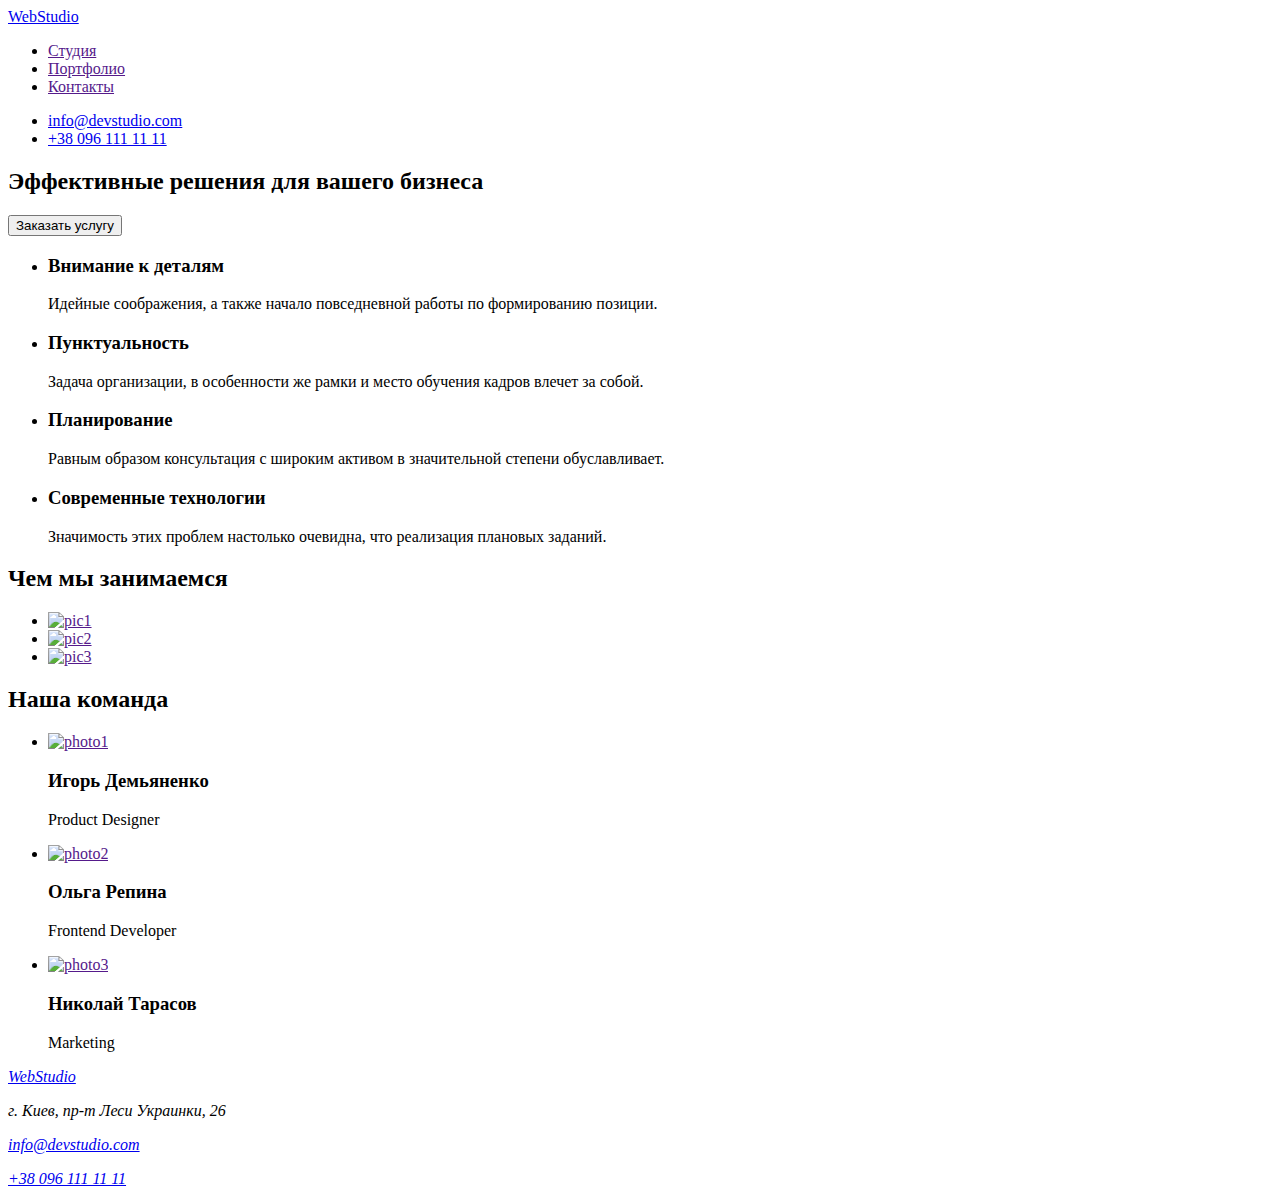
==== index.html @ de4329e5 "Добавляет адрес" ====
<!DOCTYPE html>
<html lang="ru">
  <head>
    <meta charset="UTF-8" />
    <meta http-equiv="X-UA-Compatible" content="IE=edge" />
    <meta name="viewport" content="width=device-width, initial-scale=1.0" />
    <title>Document</title>
  </head>
  <body>
    <!-- Шапка -->
    <header>
      <nav>
        <a href="/">WebStudio</a>

        <ul>
          <li><a href="">Студия</a></li>
          <li><a href="">Портфолио</a></li>
          <li><a href="">Контакты</a></li>
        </ul>
      </nav>

      <ul>
        <li lang="en"><a href="mailto:info@devstudio.com">info@devstudio.com</a></li>
        <li><a href="tel:+380961111111">+38 096 111 11 11</a></li>
      </ul>
    </header>

    <main>
      <!-- Герой -->
      <section>
        <h2>Эффективные решения для вашего бизнеса</h2>
        <button type="button">Заказать услугу</button>
      </section>

      <!-- Особенности -->
      <section>
        <ul>
          <li>
            <h3>Внимание к деталям</h3>
            <p>Идейные соображения, а также начало повседневной работы по формированию позиции.</p>
          </li>
          <li>
            <h3>Пунктуальность</h3>
            <p>
              Задача организации, в особенности же рамки и место обучения кадров влечет за собой.
            </p>
          </li>
          <li>
            <h3>Планирование</h3>
            <p>
              Равным образом консультация с широким активом в значительной степени обуславливает.
            </p>
          </li>
          <li>
            <h3>Современные технологии</h3>
            <p>Значимость этих проблем настолько очевидна, что реализация плановых заданий.</p>
          </li>
        </ul>
      </section>

      <!-- Чем мы занимаемся -->
      <section>
        <h2>Чем мы занимаемся</h2>
        <ul>
          <li>
            <a href=""><img src="./images/pic1.jpg" alt="pic1" width="370" /></a>
          </li>
          <li>
            <a href=""><img src="./images/pic2.jpg" alt="pic2" width="370" /></a>
          </li>
          <li>
            <a href=""><img src="./images/pic3.jpg" alt="pic3" width="370" /></a>
          </li>
        </ul>
      </section>

      <!-- Наша команда -->
      <section>
        <h2>Наша команда</h2>
        <ul>
          <li>
            <a href=""><img src="./images/ihor.jpg" alt="photo1" width="270" /></a>
            <h3>Игорь Демьяненко</h3>
            <p lang="en">Product Designer</p>
          </li>
          <li>
            <a href=""><img src="./images/olha.jpg" alt="photo2" width="270" /></a>
            <h3>Ольга Репина</h3>
            <p lang="en">Frontend Developer</p>
          </li>
          <li>
            <a href=""><img src="./images/nikolay.jpg" alt="photo3" width="270" /></a>
            <h3>Николай Тарасов</h3>
            <p lang="en">Marketing</p>
          </li>
        </ul>
      </section>
    </main>

    <!-- Подвал -->
    <footer>
      <address>
        <a href="/">WebStudio</a>
        <p>г. Киев, пр-т Леси Украинки, 26</p>
        <p><a href="mailto:info@devstudio.com">info@devstudio.com</a></p>
        <p><a href="tel:+380961111111">+38 096 111 11 11</a></p>
      </address>
    </footer>
  </body>
</html>
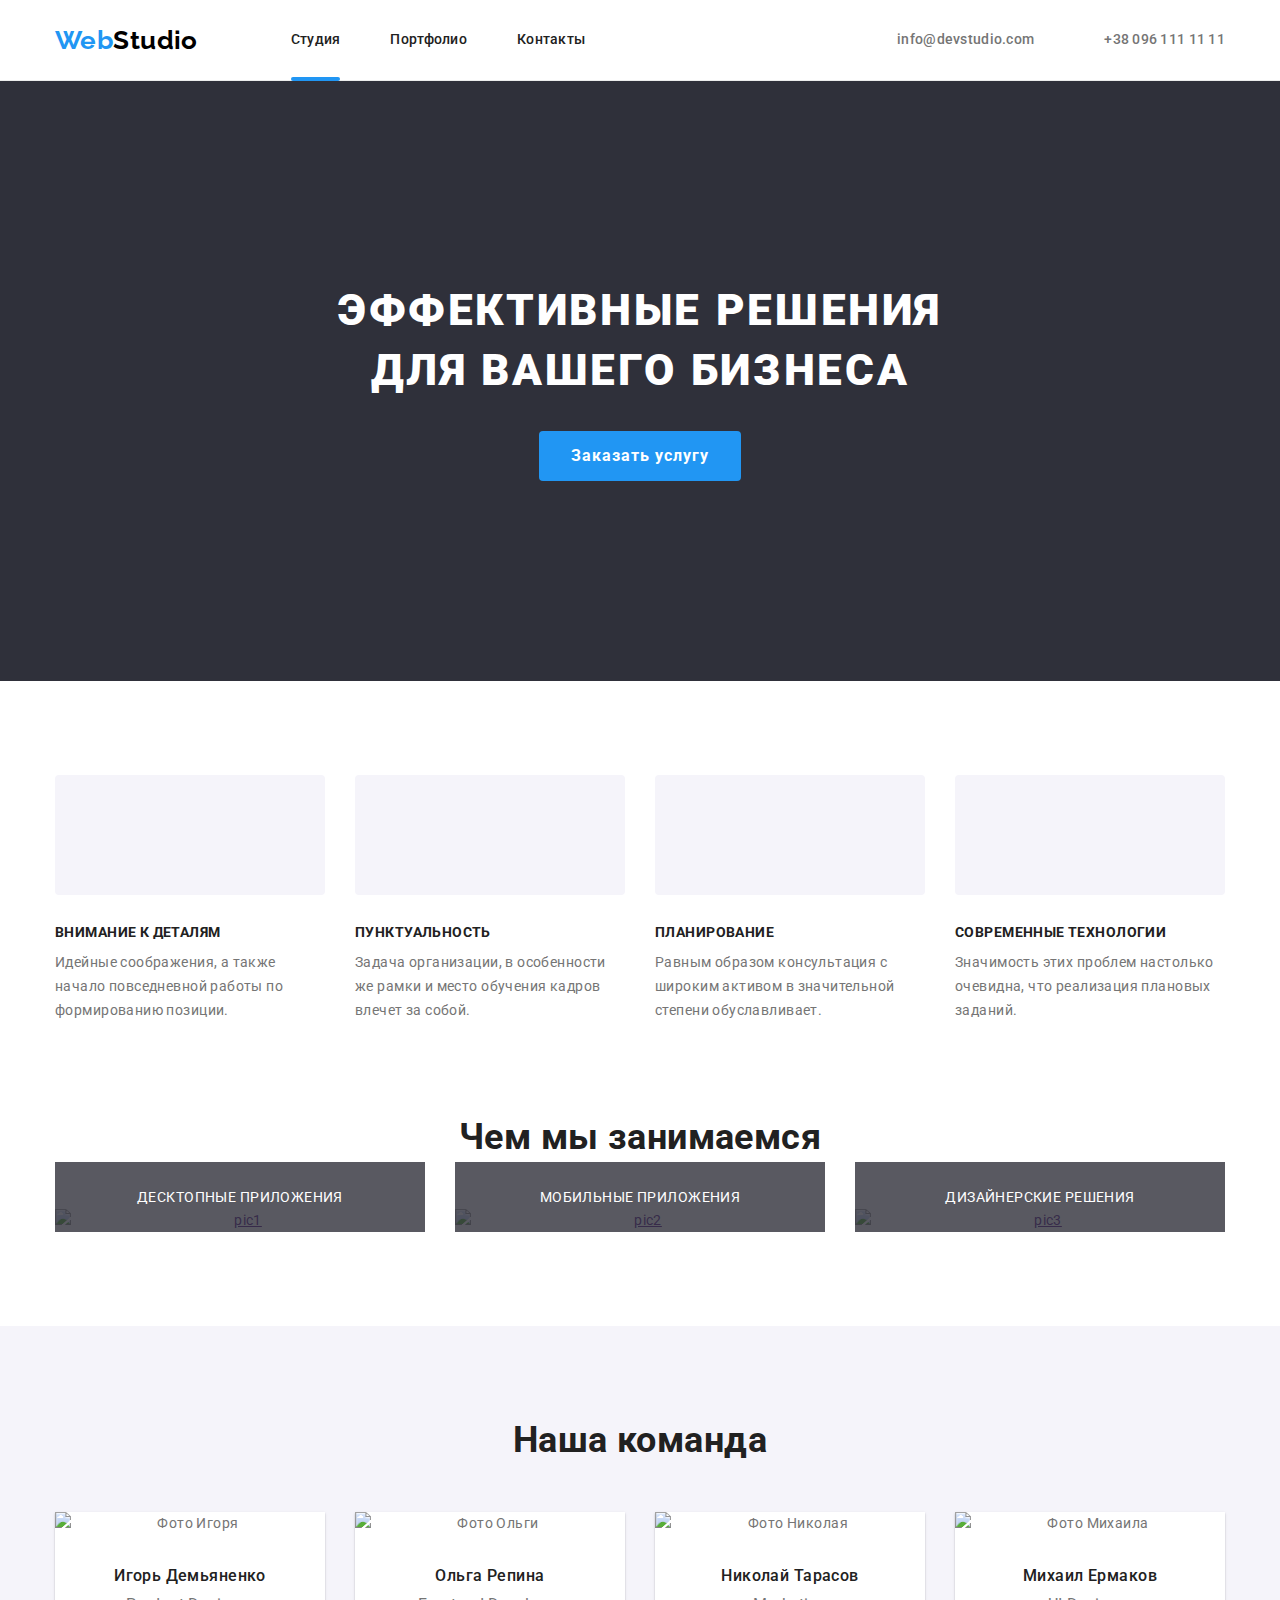
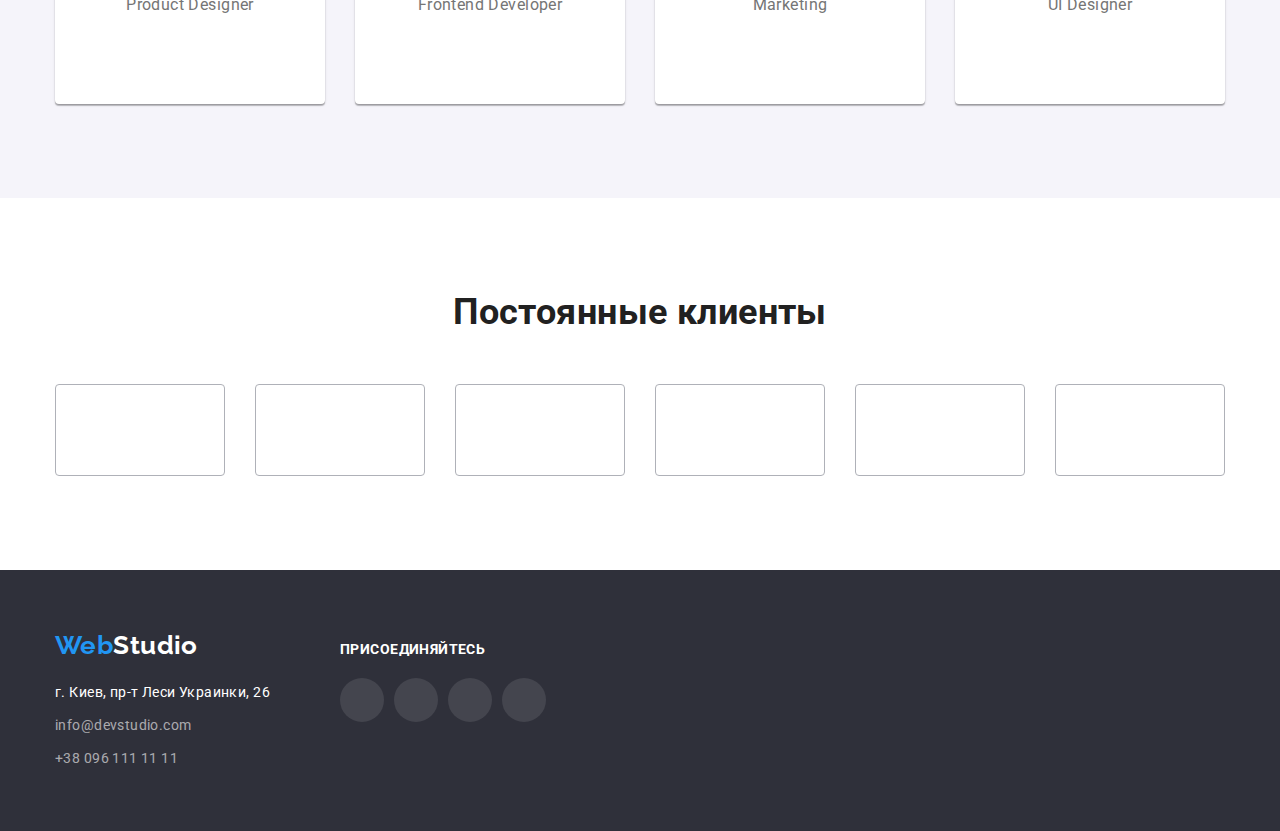
==== commit 50a78cef: "Добавляет текст поверх изображения" ====
--- a/index.html
+++ b/index.html
@@ -5,106 +5,461 @@
     <meta http-equiv="X-UA-Compatible" content="IE=edge" />
     <meta name="viewport" content="width=device-width, initial-scale=1.0" />
     <title>Document</title>
+    <link
+      href="https://fonts.googleapis.com/css2?family=Raleway:wght@700&family=Roboto:wght@400;500;700;900&display=swap"
+      rel="stylesheet"
+    />
+    <link
+      rel="stylesheet"
+      href="https://cdnjs.cloudflare.com/ajax/libs/modern-normalize/1.1.0/modern-normalize.min.css"
+    />
+    <link rel="stylesheet" href="./css/styles.css" />
   </head>
   <body>
     <!-- Шапка -->
-    <header>
-      <nav>
-        <a href="/">WebStudio</a>
-
-        <ul>
-          <li><a href="">Студия</a></li>
-          <li><a href="">Портфолио</a></li>
-          <li><a href="">Контакты</a></li>
+    <header class="header-border">
+      <div class="container main-header">
+        <nav class="main-nav">
+          <a href="./index.html" class="logo link"
+            >Web<span class="second-part">Studio</span>
+          </a>
+
+          <ul class="site-nav list">
+            <li class="item">
+              <a href="./index.html" class="link active-page">Студия</a>
+            </li>
+            <li class="item">
+              <a href="./portfolio.html" class="link">Портфолио</a>
+            </li>
+            <li class="item"><a href="" class="link">Контакты</a></li>
+          </ul>
+        </nav>
+        <ul class="contact list">
+          <li class="item" lang="en">
+            <a href="mailto:info@devstudio.com" class="link"
+              ><svg class="contact-icon" width="16" height="12">
+                <use href="./images/sprite.svg#icon-envelope"></use>
+              </svg>
+              info@devstudio.com</a
+            >
+          </li>
+          <li class="item">
+            <a href="tel:+380961111111" class="link"
+              ><svg class="contact-icon" width="10" height="16">
+                <use href="./images/sprite.svg#icon-smartphone"></use>
+              </svg>
+              +38 096 111 11 11</a
+            >
+          </li>
         </ul>
-      </nav>
-
-      <ul>
-        <li lang="en"><a href="mailto:info@devstudio.com">info@devstudio.com</a></li>
-        <li><a href="tel:+380961111111">+38 096 111 11 11</a></li>
-      </ul>
+      </div>
     </header>
 
     <main>
       <!-- Герой -->
-      <section>
-        <h2>Эффективные решения для вашего бизнеса</h2>
-        <button type="button">Заказать услугу</button>
+      <section class="section hero">
+        <div class="container">
+          <h1 class="hero-title">Эффективные решения для вашего бизнеса</h1>
+          <button type="button" class="hero-btn button" data-modal-open>
+            Заказать услугу
+          </button>
+        </div>
       </section>
 
       <!-- Особенности -->
-      <section>
-        <ul>
-          <li>
-            <h3>Внимание к деталям</h3>
-            <p>Идейные соображения, а также начало повседневной работы по формированию позиции.</p>
-          </li>
-          <li>
-            <h3>Пунктуальность</h3>
-            <p>
-              Задача организации, в особенности же рамки и место обучения кадров влечет за собой.
-            </p>
-          </li>
-          <li>
-            <h3>Планирование</h3>
-            <p>
-              Равным образом консультация с широким активом в значительной степени обуславливает.
-            </p>
-          </li>
-          <li>
-            <h3>Современные технологии</h3>
-            <p>Значимость этих проблем настолько очевидна, что реализация плановых заданий.</p>
-          </li>
-        </ul>
+      <section class="section feature">
+        <div class="container">
+          <ul class="feature-list list">
+            <li class="item">
+              <div class="feature-icons">
+                <svg class="icon-antenna">
+                  <use href="./images/sprite.svg#icon-antenna"></use>
+                </svg>
+              </div>
+              <h3 class="feature-title">Внимание к деталям</h3>
+              <p>
+                Идейные соображения, а также начало повседневной работы по
+                формированию позиции.
+              </p>
+            </li>
+            <li class="item">
+              <div class="feature-icons">
+                <svg class="icon-clock">
+                  <use href="./images/sprite.svg#icon-clock"></use>
+                </svg>
+              </div>
+              <h3 class="feature-title">Пунктуальность</h3>
+              <p>
+                Задача организации, в особенности же рамки и место обучения
+                кадров влечет за собой.
+              </p>
+            </li>
+            <li class="item">
+              <div class="feature-icons">
+                <svg class="icon-diagram">
+                  <use href="./images/sprite.svg#icon-diagram"></use>
+                </svg>
+              </div>
+              <h3 class="feature-title">Планирование</h3>
+              <p>
+                Равным образом консультация с широким активом в значительной
+                степени обуславливает.
+              </p>
+            </li>
+            <li class="item">
+              <div class="feature-icons">
+                <svg class="icon-astronaut">
+                  <use href="./images/sprite.svg#icon-astronaut"></use>
+                </svg>
+              </div>
+              <h3 class="feature-title">Современные технологии</h3>
+              <p>
+                Значимость этих проблем настолько очевидна, что реализация
+                плановых заданий.
+              </p>
+            </li>
+          </ul>
+        </div>
       </section>
 
       <!-- Чем мы занимаемся -->
-      <section>
-        <h2>Чем мы занимаемся</h2>
-        <ul>
-          <li>
-            <a href=""><img src="./images/pic1.jpg" alt="pic1" width="370" /></a>
-          </li>
-          <li>
-            <a href=""><img src="./images/pic2.jpg" alt="pic2" width="370" /></a>
-          </li>
-          <li>
-            <a href=""><img src="./images/pic3.jpg" alt="pic3" width="370" /></a>
-          </li>
-        </ul>
+      <section class="section">
+        <div class="container">
+          <h2 class="speciality-title">Чем мы занимаемся</h2>
+          <ul class="list speciality-list">
+            <li class="item">
+              <div class="speciality-thumb">
+                <a href=""
+                  ><img
+                    class="img-block"
+                    src="./images/pic1.jpg"
+                    alt="pic1"
+                    width="370"
+                /></a>
+                <div class="speciality-text">Десктопные приложения</div>
+              </div>
+            </li>
+
+            <li class="item">
+              <div class="speciality-thumb">
+                <a href=""
+                  ><img
+                    class="img-block"
+                    src="./images/pic2.jpg"
+                    alt="pic2"
+                    width="370"
+                /></a>
+                <div class="speciality-text">Мобильные приложения</div>
+              </div>
+            </li>
+            <li class="item">
+              <div class="speciality-thumb">
+                <a href=""
+                  ><img
+                    class="img-block"
+                    src="./images/pic3.jpg"
+                    alt="pic3"
+                    width="370"
+                /></a>
+                <div class="speciality-text">Дизайнерские решения</div>
+              </div>
+            </li>
+          </ul>
+        </div>
       </section>
 
       <!-- Наша команда -->
-      <section>
-        <h2>Наша команда</h2>
-        <ul>
-          <li>
-            <a href=""><img src="./images/ihor.jpg" alt="photo1" width="270" /></a>
-            <h3>Игорь Демьяненко</h3>
-            <p lang="en">Product Designer</p>
-          </li>
-          <li>
-            <a href=""><img src="./images/olha.jpg" alt="photo2" width="270" /></a>
-            <h3>Ольга Репина</h3>
-            <p lang="en">Frontend Developer</p>
-          </li>
-          <li>
-            <a href=""><img src="./images/nikolay.jpg" alt="photo3" width="270" /></a>
-            <h3>Николай Тарасов</h3>
-            <p lang="en">Marketing</p>
-          </li>
-        </ul>
+      <section class="section team">
+        <div class="container">
+          <h2 class="team-title">Наша команда</h2>
+          <ul class="list team-list">
+            <li class="team-item">
+              <img
+                class="img-block"
+                src="./images/ihor.jpg"
+                alt="Фото Игоря"
+                width="270"
+              />
+              <div class="team-wrapper">
+                <h3 class="staff-name">Игорь Демьяненко</h3>
+                <p lang="en" class="position">Product Designer</p>
+                <ul class="list social-net">
+                  <li class="social-web">
+                    <a href="" class="link">
+                      <svg class="icon-instagram icon-color">
+                        <use href="./images/sprite.svg#icon-instagram"></use>
+                      </svg>
+                    </a>
+                  </li>
+                  <li class="social-web">
+                    <a href="" class="link">
+                      <svg class="icon-twitter icon-color">
+                        <use href="./images/sprite.svg#icon-twitter"></use>
+                      </svg>
+                    </a>
+                  </li>
+                  <li class="social-web">
+                    <a href="" class="link">
+                      <svg class="icon-facebook icon-color">
+                        <use href="./images/sprite.svg#icon-facebook"></use>
+                      </svg>
+                    </a>
+                  </li>
+                  <li class="social-web">
+                    <a href="" class="link">
+                      <svg class="icon-linkedin icon-color">
+                        <use href="./images/sprite.svg#icon-linkedin"></use>
+                      </svg>
+                    </a>
+                  </li>
+                </ul>
+              </div>
+            </li>
+            <li class="team-item">
+              <img
+                class="img-block"
+                src="./images/olha.jpg"
+                alt="Фото Ольги"
+                width="270"
+              />
+              <div class="team-wrapper">
+                <h3 class="staff-name">Ольга Репина</h3>
+                <p lang="en" class="position">Frontend Developer</p>
+                <ul class="list social-net">
+                  <li class="social-web">
+                    <a href="" class="link">
+                      <svg class="icon-instagram icon-color">
+                        <use href="./images/sprite.svg#icon-instagram"></use>
+                      </svg>
+                    </a>
+                  </li>
+                  <li class="social-web">
+                    <a href="" class="link">
+                      <svg class="icon-twitter icon-color">
+                        <use href="./images/sprite.svg#icon-twitter"></use>
+                      </svg>
+                    </a>
+                  </li>
+                  <li class="social-web">
+                    <a href="" class="link">
+                      <svg class="icon-facebook icon-color">
+                        <use href="./images/sprite.svg#icon-facebook"></use>
+                      </svg>
+                    </a>
+                  </li>
+                  <li class="social-web">
+                    <a href="" class="link">
+                      <svg class="icon-linkedin icon-color">
+                        <use href="./images/sprite.svg#icon-linkedin"></use>
+                      </svg>
+                    </a>
+                  </li>
+                </ul>
+              </div>
+            </li>
+            <li class="team-item">
+              <img
+                class="img-block"
+                src="./images/nikolay.jpg"
+                alt="Фото Николая"
+                width="270"
+              />
+              <div class="team-wrapper">
+                <h3 class="staff-name">Николай Тарасов</h3>
+                <p lang="en" class="position">Marketing</p>
+                <ul class="list social-net">
+                  <li class="social-web">
+                    <a href="" class="link">
+                      <svg class="icon-instagram icon-color">
+                        <use href="./images/sprite.svg#icon-instagram"></use>
+                      </svg>
+                    </a>
+                  </li>
+                  <li class="social-web">
+                    <a href="" class="link">
+                      <svg class="icon-twitter icon-color">
+                        <use href="./images/sprite.svg#icon-twitter"></use>
+                      </svg>
+                    </a>
+                  </li>
+                  <li class="social-web">
+                    <a href="" class="link">
+                      <svg class="icon-facebook icon-color">
+                        <use href="./images/sprite.svg#icon-facebook"></use>
+                      </svg>
+                    </a>
+                  </li>
+                  <li class="social-web">
+                    <a href="" class="link">
+                      <svg class="icon-linkedin icon-color">
+                        <use href="./images/sprite.svg#icon-linkedin"></use>
+                      </svg>
+                    </a>
+                  </li>
+                </ul>
+              </div>
+            </li>
+            <li class="team-item">
+              <img
+                class="img-block"
+                src="./images/mikhail.jpg"
+                alt="Фото Михаила"
+                width="270"
+              />
+              <div class="team-wrapper">
+                <h3 class="staff-name">Михаил Ермаков</h3>
+                <p lang="en" class="position">UI Designer</p>
+                <ul class="list social-net">
+                  <li class="social-web">
+                    <a href="" class="link">
+                      <svg class="icon-instagram icon-color">
+                        <use href="./images/sprite.svg#icon-instagram"></use>
+                      </svg>
+                    </a>
+                  </li>
+                  <li class="social-web">
+                    <a href="" class="link">
+                      <svg class="icon-twitter icon-color">
+                        <use href="./images/sprite.svg#icon-twitter"></use>
+                      </svg>
+                    </a>
+                  </li>
+                  <li class="social-web">
+                    <a href="" class="link">
+                      <svg class="icon-facebook icon-color">
+                        <use href="./images/sprite.svg#icon-facebook"></use>
+                      </svg>
+                    </a>
+                  </li>
+                  <li class="social-web">
+                    <a href="" class="link">
+                      <svg class="icon-linkedin icon-color">
+                        <use href="./images/sprite.svg#icon-linkedin"></use>
+                      </svg>
+                    </a>
+                  </li>
+                </ul>
+              </div>
+            </li>
+          </ul>
+        </div>
+      </section>
+
+      <!-- Постоянные клиенты -->
+
+      <section class="section">
+        <div class="container">
+          <h2 class="speciality-title">Постоянные клиенты</h2>
+          <ul class="list clients-logo">
+            <li class="item">
+              <a href="" class="link">
+                <svg class="logo-icon">
+                  <use href="./images/sprite.svg#icon-logo-a"></use>
+                </svg>
+              </a>
+            </li>
+            <li class="item">
+              <a href="" class="link">
+                <svg class="logo-icon">
+                  <use href="./images/sprite.svg#icon-logo-b"></use>
+                </svg>
+              </a>
+            </li>
+            <li class="item">
+              <a href="" class="link">
+                <svg class="logo-icon">
+                  <use href="./images/sprite.svg#icon-logo-c"></use>
+                </svg>
+              </a>
+            </li>
+            <li class="item">
+              <a href="" class="link">
+                <svg class="logo-icon">
+                  <use href="./images/sprite.svg#icon-logo-d"></use>
+                </svg>
+              </a>
+            </li>
+            <li class="item">
+              <a href="" class="link">
+                <svg class="logo-icon">
+                  <use href="./images/sprite.svg#icon-logo-i"></use>
+                </svg>
+              </a>
+            </li>
+            <li class="item">
+              <a href="" class="link">
+                <svg class="logo-icon">
+                  <use href="./images/sprite.svg#icon-logo-f"></use>
+                </svg>
+              </a>
+            </li>
+          </ul>
+        </div>
       </section>
     </main>
 
     <!-- Подвал -->
-    <footer>
-      <address>
-        <a href="/">WebStudio</a>
-        <p>г. Киев, пр-т Леси Украинки, 26</p>
-        <p><a href="mailto:info@devstudio.com">info@devstudio.com</a></p>
-        <p><a href="tel:+380961111111">+38 096 111 11 11</a></p>
-      </address>
+    <footer class="footer">
+      <div class="container footer-wrapper">
+        <div class="adress-wrapper">
+          <a href="./index.html" class="logo link"
+            >Web<span class="second-part">Studio</span>
+          </a>
+          <address class="adress-section">
+            <p class="adress-text">г. Киев, пр-т Леси Украинки, 26</p>
+            <a href="mailto:info@devstudio.com" class="link"
+              >info@devstudio.com</a
+            >
+            <a href="tel:+380961111111" class="link">+38 096 111 11 11</a>
+          </address>
+        </div>
+
+        <div class="networks-wrapper">
+          <h2 class="networks-title">Присоединяйтесь</h2>
+          <ul class="list social-net">
+            <li class="social-web">
+              <a href="" class="link footer-link">
+                <svg class="icon-instagram">
+                  <use href="./images/sprite.svg#icon-instagram"></use>
+                </svg>
+              </a>
+            </li>
+            <li class="social-web">
+              <a href="" class="link footer-link">
+                <svg class="icon-twitter">
+                  <use href="./images/sprite.svg#icon-twitter"></use>
+                </svg>
+              </a>
+            </li>
+            <li class="social-web">
+              <a href="" class="link footer-link">
+                <svg class="icon-facebook">
+                  <use href="./images/sprite.svg#icon-facebook"></use>
+                </svg>
+              </a>
+            </li>
+            <li class="social-web">
+              <a href="" class="link footer-link">
+                <svg class="icon-linkedin">
+                  <use href="./images/sprite.svg#icon-linkedin"></use>
+                </svg>
+              </a>
+            </li>
+          </ul>
+        </div>
+      </div>
     </footer>
+
+    <div class="backdrope is-hidden" data-modal>
+      <div class="modal">
+        <button class="button close-btn" data-modal-close>
+          <svg class="close-icon" width="18" height="18">
+            <use href="./images/sprite.svg#close-icon"></use>
+          </svg>
+        </button>
+      </div>
+    </div>
+
+    <script src="./modal.js"></script>
   </body>
 </html>
--- a/css/styles.css
+++ b/css/styles.css
@@ -0,0 +1,662 @@
+:root {
+  --primary-text-color: #757575;
+  --title-text-color: #212121;
+  --hero-text-color: #ffffff;
+  --accent-text-color: #2196f3;
+  --secondary-bg: #f5f4fa;
+  --contrast-bg: #2f303a;
+  --logo-text-color: #000000;
+  --accent-btn-color: #188ce8;
+  --primary-bg-color: #ffffff;
+  --footer-link-color: rgba(255, 255, 255, 0.6);
+}
+
+body {
+  background-color: var(--primary-bg-color);
+  color: var(--primary-text-color);
+  font-family: "Roboto", sans-serif;
+  font-size: 14px;
+  line-height: 1.71;
+  letter-spacing: 0.03em;
+}
+
+p {
+  margin-top: 0;
+  margin-bottom: 0;
+}
+
+.container {
+  width: 1200px;
+  padding-left: 15px;
+  padding-right: 15px;
+  margin-left: auto;
+  margin-right: auto;
+}
+
+/* ЛОГО */
+
+.header-border {
+  border-bottom: 1px solid #ececec;
+}
+
+.main-header {
+  display: flex;
+  align-items: center;
+}
+
+.main-nav {
+  display: flex;
+  align-items: center;
+}
+
+.logo {
+  color: var(--accent-text-color);
+  font-family: "Raleway", sans-serif;
+  font-weight: 700;
+  font-size: 26px;
+  line-height: 1.19;
+}
+
+.second-part {
+  color: var(--logo-text-color);
+  font-family: "Raleway", sans-serif;
+}
+
+/* ШАПКА */
+
+.site-nav {
+  display: flex;
+  margin-left: 93px;
+}
+
+.contact {
+  display: flex;
+  margin-left: auto;
+  align-items: center;
+}
+
+.site-nav .item + .item,
+.contact .item + .item {
+  margin-left: 50px;
+}
+
+.site-nav .link,
+.contact .link {
+  position: relative;
+
+  display: block;
+  padding-top: 32px;
+  padding-bottom: 32px;
+
+  color: var(--title-text-color);
+
+  font-weight: 500;
+  font-size: 14px;
+  line-height: 1.14;
+  letter-spacing: 0.02em;
+}
+
+.site-nav .link.active-page::after {
+  content: "";
+
+  position: absolute;
+  bottom: -1px;
+  left: 0;
+
+  display: block;
+  width: 100%;
+  height: 4px;
+  background-color: var(--accent-text-color);
+  border-radius: 2px;
+
+  transition: opacity 250ms, cubic-bezier(0.4, 0, 0.2, 1);
+}
+
+.contact .link .site-nav .active-page {
+  color: var(--accent-text-color);
+}
+
+.contact .link {
+  display: flex;
+  align-items: center;
+}
+
+.list {
+  margin-top: 0;
+  margin-bottom: 0;
+  padding-left: 0;
+  list-style: none;
+}
+
+.link {
+  text-decoration: none;
+}
+
+.contact .link {
+  color: var(--primary-text-color);
+  font-weight: 500;
+  line-height: 1.14;
+}
+
+.link:hover,
+.link:focus,
+.adress-section .link:hover,
+.adress-section .link:focus {
+  color: var(--accent-text-color);
+}
+
+.contact-icon {
+  fill: currentColor;
+  margin-right: 10px;
+}
+
+/* ГЕРОЙ */
+
+.section {
+  padding-top: 94px;
+  padding-bottom: 94px;
+}
+
+.hero {
+  padding-top: 200px;
+  padding-bottom: 200px;
+  text-align: center;
+
+  max-width: 1600px;
+  height: 600px;
+  margin-left: auto;
+  margin-right: auto;
+  background-image: linear-gradient(
+      to right,
+      rgba(47, 48, 58, 0.4),
+      rgba(47, 48, 58, 0.4)
+    ),
+    url(../images/hero-img.jpg);
+  background-repeat: no-repeat;
+  background-position: center;
+
+  background-size: cover;
+  background-color: var(--contrast-bg);
+}
+
+.hero-title {
+  margin-top: 0;
+  margin-bottom: 30px;
+  margin-left: auto;
+  margin-right: auto;
+  width: 696px;
+  color: var(--hero-text-color);
+  font-weight: 900;
+  font-size: 44px;
+  line-height: 1.36;
+  text-align: center;
+  letter-spacing: 0.06em;
+  text-transform: uppercase;
+}
+
+.hero-btn {
+  padding: 10px 32px;
+  background-color: var(--accent-text-color);
+  color: var(--hero-text-color);
+  font-size: 16px;
+  font-weight: 700;
+  line-height: 1.87;
+  letter-spacing: 0.06em;
+  min-width: 200px;
+}
+
+.hero-btn:hover,
+.hero-btn:focus {
+  background-color: var(--accent-btn-color);
+  cursor: pointer;
+}
+/* ОСОБЕННОСТИ */
+
+.feature {
+  padding-top: 94px;
+  padding-bottom: 0;
+}
+
+.feature-list {
+  display: flex;
+  flex-wrap: nowrap;
+}
+
+.feature-list > .item {
+  width: 270px;
+  margin-right: 30px;
+}
+
+.feature-list > .item:last-child {
+  margin-right: 0;
+}
+
+.feature-icons {
+  display: flex;
+  justify-content: center;
+  align-items: center;
+  height: 120px;
+  background-color: #f5f4fa;
+  border-radius: 4px;
+  margin-bottom: 30px;
+  text-align: center;
+}
+
+.icon-antenna,
+.icon-clock,
+.icon-diagram,
+.icon-astronaut {
+  width: 70px;
+  height: 70px;
+}
+
+.feature-title {
+  margin-top: 0;
+  margin-bottom: 10px;
+  color: var(--title-text-color);
+  font-weight: 700;
+  font-size: 14px;
+  line-height: 1.14;
+  text-transform: uppercase;
+}
+
+/* ЧЕМ МЫ ЗАНИМАЕМСЯ */
+
+.speciality-list {
+  display: flex;
+}
+
+.speciality-list > .item {
+  margin-right: 30px;
+}
+
+.speciality-list > .item:last-child {
+  margin-right: 0;
+}
+
+.img-block {
+  display: block;
+}
+
+.speciality-title,
+.team-title {
+  margin-top: 0;
+  margin-bottom: 50px;
+  color: var(--title-text-color);
+  font-weight: 700;
+  font-size: 36px;
+  line-height: 1.16;
+  text-align: center;
+}
+
+.speciality-thumb {
+  position: relative;
+  display: flex;
+  text-align: center;
+}
+
+.speciality-text {
+  position: absolute;
+  width: 100%;
+  bottom: 0;
+  padding-top: 27px;
+  padding-bottom: 27px;
+
+  text-transform: uppercase;
+  font-size: 14px;
+  height: 70px;
+  line-height: 1.17;
+  background-color: rgba(47, 48, 58, 0.8);
+  color: var(--hero-text-color);
+}
+
+/* КОМАНДА */
+
+.team {
+  background-color: var(--secondary-bg);
+}
+
+.team-list {
+  display: flex;
+}
+
+.team-item {
+  margin-right: 30px;
+  background-color: var(--primary-bg-color);
+  text-align: center;
+  box-shadow: 0px 1px 3px rgba(0, 0, 0, 0.12), 0px 1px 1px rgba(0, 0, 0, 0.14),
+    0px 2px 1px rgba(0, 0, 0, 0.2);
+  border-radius: 0px 0px 4px 4px;
+}
+
+.team-item:last-child {
+  margin-right: 0;
+}
+
+.team-wrapper {
+  padding: 30px 32px;
+}
+
+.social-web .link:hover,
+.social-web .link:focus {
+  background-color: var(--accent-text-color);
+  color: var(--hero-text-color);
+}
+
+.staff-name {
+  margin-top: 0;
+  margin-bottom: 10px;
+
+  color: var(--title-text-color);
+  font-weight: 500;
+  font-size: 16px;
+  line-height: 1.19;
+}
+
+.position {
+  font-size: 16px;
+  line-height: 1.19;
+  margin-bottom: 16px;
+}
+
+.social-web .icon-color {
+  fill: currentColor;
+}
+
+/* ПОСТОЯННЫЕ КЛИЕНТЫ */
+
+.clients-logo {
+  display: flex;
+  align-items: center;
+}
+
+.clients-logo .item {
+  margin-right: 30px;
+  height: 92px;
+  width: 170px;
+  cursor: pointer;
+}
+
+.clients-logo .link {
+  display: flex;
+  justify-content: center;
+  align-items: center;
+  height: 100%;
+  color: #afb1b8;
+  border: 1px solid #afb1b8;
+  border-radius: 4px;
+}
+
+.clients-logo .link:hover,
+.clients-logo .link:focus {
+  color: var(--accent-text-color);
+  border-color: var(--accent-text-color);
+}
+
+.clients-logo .item:last-child {
+  margin-right: 0;
+}
+
+.logo-icon {
+  width: 106px;
+  height: 60px;
+  fill: currentColor;
+}
+
+/* ПОДВАЛ */
+
+.footer {
+  display: flex;
+  padding-top: 60px;
+  padding-bottom: 60px;
+  background-color: var(--contrast-bg);
+}
+
+.footer-wrapper {
+  display: flex;
+}
+
+.footer .logo {
+  display: block;
+  margin-bottom: 20px;
+}
+
+.footer .second-part {
+  color: var(--hero-text-color);
+}
+
+.adress-section {
+  color: var(--hero-text-color);
+  font-style: normal;
+}
+
+.adress-section .link {
+  color: var(--footer-link-color);
+  display: block;
+  margin-top: 9px;
+}
+
+.networks-wrapper {
+  margin-left: 70px;
+  padding-top: 12px;
+}
+
+.social-net {
+  display: flex;
+  justify-content: center;
+}
+
+.social-web {
+  display: block;
+
+  width: 44px;
+  height: 44px;
+
+  background-color: rgba(255, 255, 255, 0.1);
+  margin-right: 10px;
+  border-radius: 50%;
+}
+
+.social-web:last-child {
+  margin-right: 0;
+}
+
+.networks-title {
+  margin-top: 0;
+  margin-bottom: 20px;
+  font-weight: bold;
+  font-size: 14px;
+  line-height: 1.14;
+  letter-spacing: 0.03em;
+  text-transform: uppercase;
+  color: var(--hero-text-color);
+}
+
+.social-web .link {
+  display: flex;
+  justify-content: center;
+  align-items: center;
+  height: 100%;
+  border-radius: 50%;
+  color: #afb1b8;
+}
+
+.social-web .footer-link {
+  color: var(--hero-text-color);
+}
+
+.icon-instagram,
+.icon-twitter,
+.icon-facebook,
+.icon-linkedin {
+  width: 20px;
+  height: 20px;
+  fill: currentColor;
+}
+
+/* ПОРТФОЛИО */
+
+.example-list {
+  display: flex;
+  justify-content: center;
+  margin-bottom: 50px;
+}
+
+.button {
+  text-align: center;
+  cursor: pointer;
+  border-radius: 4px;
+  border: 0;
+}
+
+.example-btn {
+  padding: 6px 22px;
+  background-color: var(--secondary-bg);
+  color: var(--title-text-color);
+  font-size: 16px;
+  font-weight: 500;
+  line-height: 1.62;
+  letter-spacing: 0.03em;
+}
+
+.example-list > .item {
+  margin-right: 9px;
+}
+
+.example-list > .item:last-child {
+  margin-right: 0;
+}
+
+.example-btn:hover,
+.example-btn:focus {
+  background-color: var(--accent-text-color);
+  color: var(--hero-text-color);
+  box-shadow: 0px 3px 1px rgba(0, 0, 0, 0.1), 0px 1px 2px rgba(0, 0, 0, 0.08),
+    0px 2px 2px rgba(0, 0, 0, 0.12);
+}
+
+.current {
+  background-color: var(--accent-text-color);
+  color: var(--hero-text-color);
+}
+
+.example-pic {
+  display: flex;
+  flex-wrap: wrap;
+}
+
+.example-pic .item {
+  width: calc((100% - 60px) / 3);
+  margin-right: 30px;
+  margin-bottom: 30px;
+  cursor: pointer;
+}
+
+.example-pic .item:nth-child(3n) {
+  margin-right: 0;
+}
+
+.example-pic .item:nth-last-child(-n + 3) {
+  margin-bottom: 0;
+}
+
+.example-pic .item:hover,
+.example-pic .item:focus {
+  box-shadow: 0px 1px 1px rgba(0, 0, 0, 0.12), 0px 4px 4px rgba(0, 0, 0, 0.06),
+    1px 4px 6px rgba(0, 0, 0, 0.16);
+}
+
+.thumb {
+  position: relative;
+  overflow: hidden;
+}
+
+.overlay-wrp {
+  position: absolute;
+  width: 100%;
+  height: 100%;
+  top: 0;
+  left: 0;
+
+  padding: 63px 24px;
+
+  font-size: 18px;
+  line-height: 1.55;
+  color: var(--hero-text-color);
+  background-color: rgba(33, 150, 243, 0.9);
+
+  transform: translateY(100%);
+  transition: transform 250ms cubic-bezier(0.4, 0, 0.2, 1);
+}
+
+.thumb:hover .overlay-wrp {
+  transform: translateY(0);
+}
+
+.example-title {
+  margin-top: 0;
+  margin-bottom: 4px;
+  color: var(--title-text-color);
+  font-weight: 700;
+  font-size: 18px;
+  line-height: 2;
+  letter-spacing: 0.06em;
+}
+
+.example-wrapper {
+  padding: 20px 24px;
+  border: 1px solid #eeeeee;
+  border-top: 0;
+}
+
+.example-item {
+  font-size: 16px;
+  line-height: 1.86;
+}
+
+.backdrope {
+  position: fixed;
+  top: 0;
+  left: 0;
+  width: 100%;
+  height: 100%;
+  background-color: rgba(0, 0, 0, 0.2);
+}
+
+.backdrope.is-hidden {
+  opacity: 0;
+  pointer-events: none;
+}
+
+.modal {
+  position: absolute;
+  top: 50%;
+  left: 50%;
+
+  transform: translate(-50%, -50%);
+
+  width: 528px;
+  height: 581px;
+  border-radius: 4px;
+
+  background-color: var(--primary-bg-color);
+}
+
+.close-btn {
+  position: absolute;
+  display: flex;
+  justify-content: center;
+  align-items: center;
+  top: 8px;
+  right: 8px;
+  width: 30px;
+  height: 30px;
+  padding: 0;
+  border-radius: 50%;
+  border: 1px solid rgba(0, 0, 0, 0.1);
+  background-color: var(--primary-bg-color);
+}
+
+.close-icon {
+  fill: currentColor;
+}
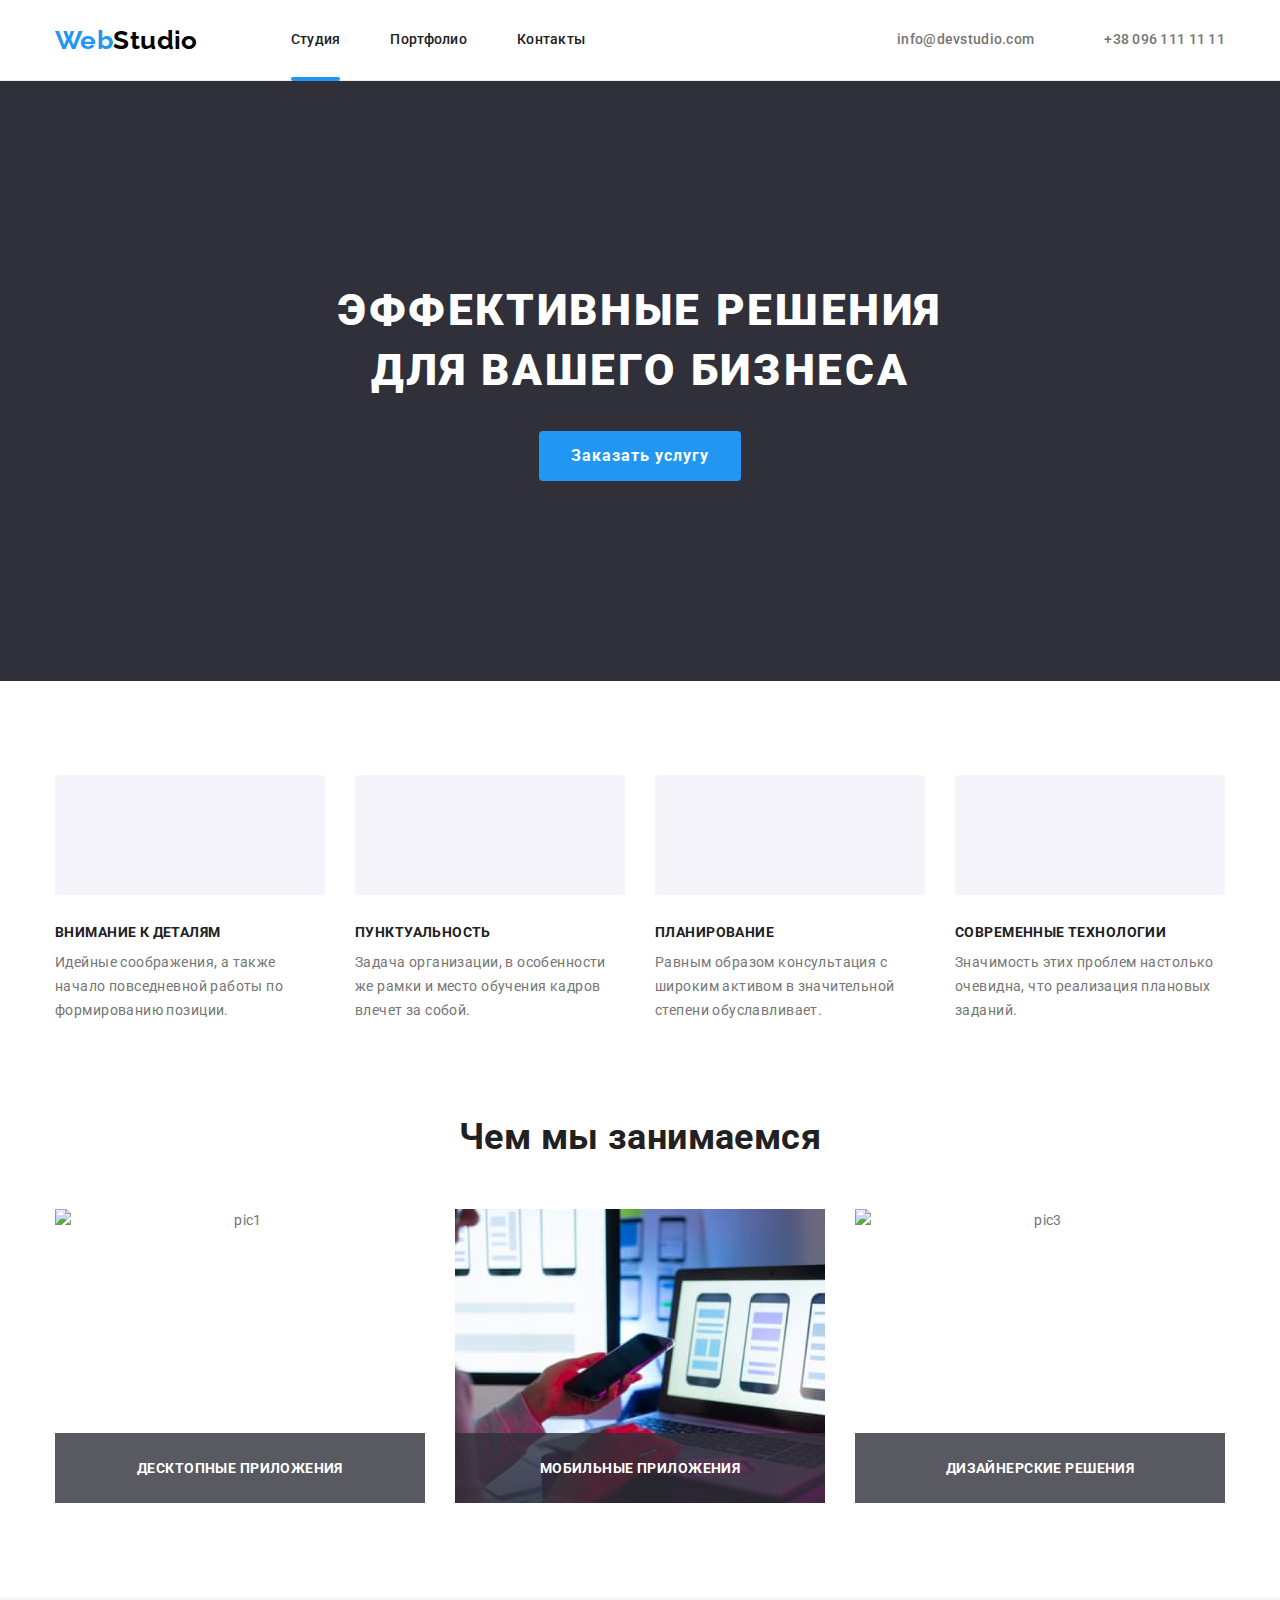
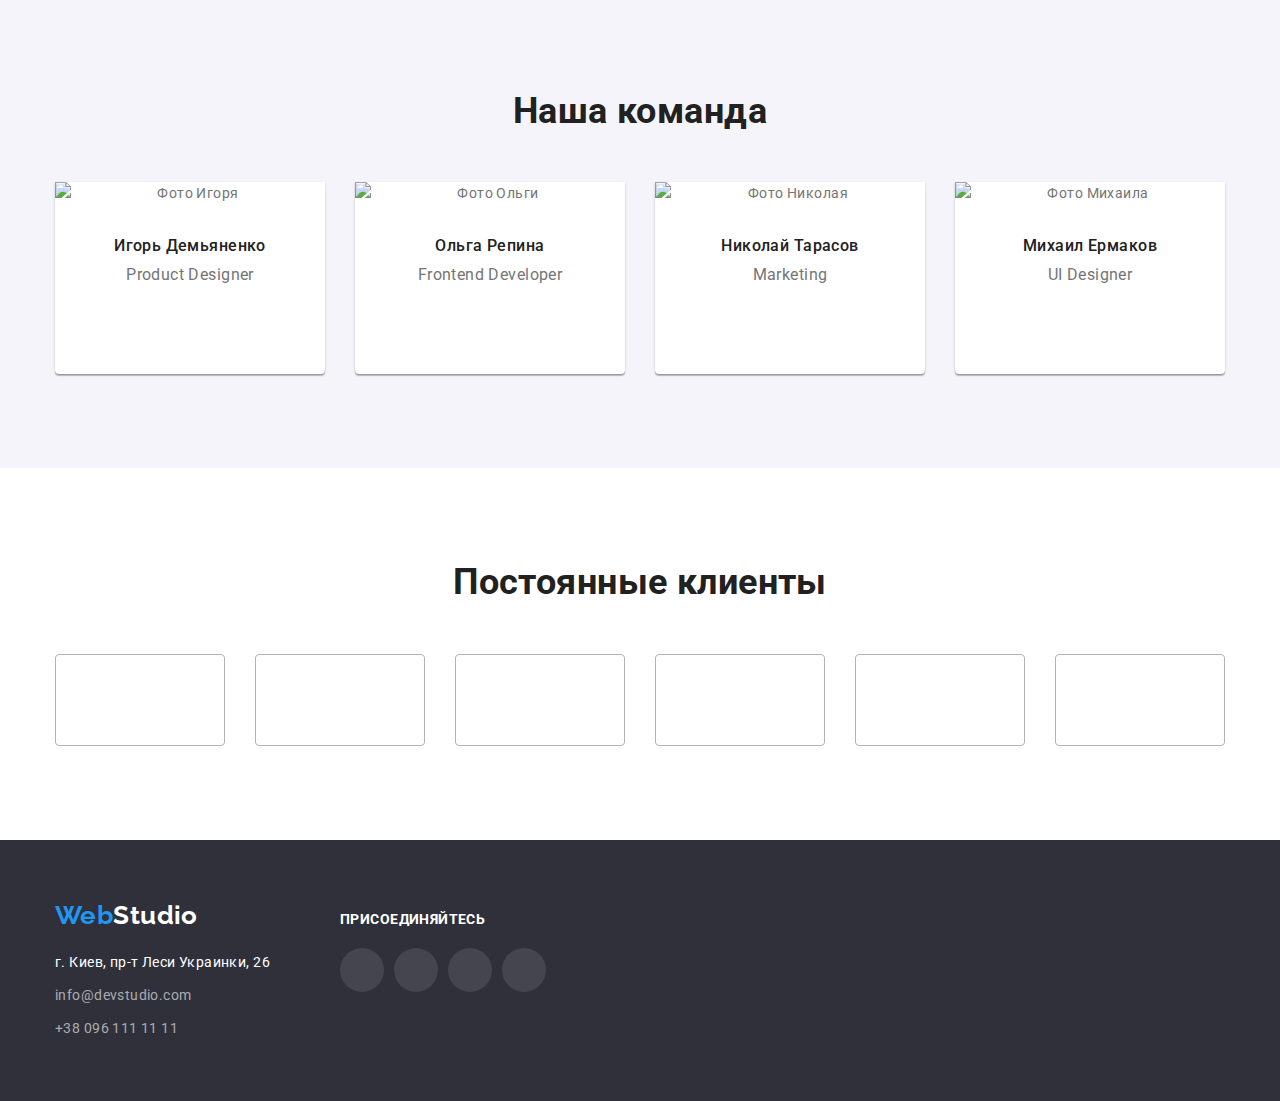
==== commit 444ff7c0: "Исправляет ошибку" ====
--- a/index.html
+++ b/index.html
@@ -126,43 +126,36 @@
       <section class="section">
         <div class="container">
           <h2 class="speciality-title">Чем мы занимаемся</h2>
+
           <ul class="list speciality-list">
-            <li class="item">
-              <div class="speciality-thumb">
-                <a href=""
-                  ><img
-                    class="img-block"
-                    src="./images/pic1.jpg"
-                    alt="pic1"
-                    width="370"
-                /></a>
-                <div class="speciality-text">Десктопные приложения</div>
-              </div>
-            </li>
-
-            <li class="item">
-              <div class="speciality-thumb">
-                <a href=""
-                  ><img
-                    class="img-block"
-                    src="./images/pic2.jpg"
-                    alt="pic2"
-                    width="370"
-                /></a>
-                <div class="speciality-text">Мобильные приложения</div>
-              </div>
-            </li>
-            <li class="item">
-              <div class="speciality-thumb">
-                <a href=""
-                  ><img
-                    class="img-block"
-                    src="./images/pic3.jpg"
-                    alt="pic3"
-                    width="370"
-                /></a>
-                <div class="speciality-text">Дизайнерские решения</div>
-              </div>
+            <li class="item speciality-thumb">
+              <img
+                class="img-block"
+                src="./images/pic1.jpg"
+                alt="pic1"
+                width="370"
+              />
+              <div class="speciality-text">Десктопные приложения</div>
+            </li>
+
+            <li class="item speciality-thumb">
+              <img
+                class="img-block"
+                src="./images/pic2.jpg"
+                alt="pic2"
+                width="370"
+              />
+              <div class="speciality-text">Мобильные приложения</div>
+            </li>
+
+            <li class="item speciality-thumb">
+              <img
+                class="img-block"
+                src="./images/pic3.jpg"
+                alt="pic3"
+                width="370"
+              />
+              <div class="speciality-text">Дизайнерские решения</div>
             </li>
           </ul>
         </div>
--- a/css/styles.css
+++ b/css/styles.css
@@ -304,6 +304,7 @@
 
   text-transform: uppercase;
   font-size: 14px;
+  font-weight: bold;
   height: 70px;
   line-height: 1.17;
   background-color: rgba(47, 48, 58, 0.8);
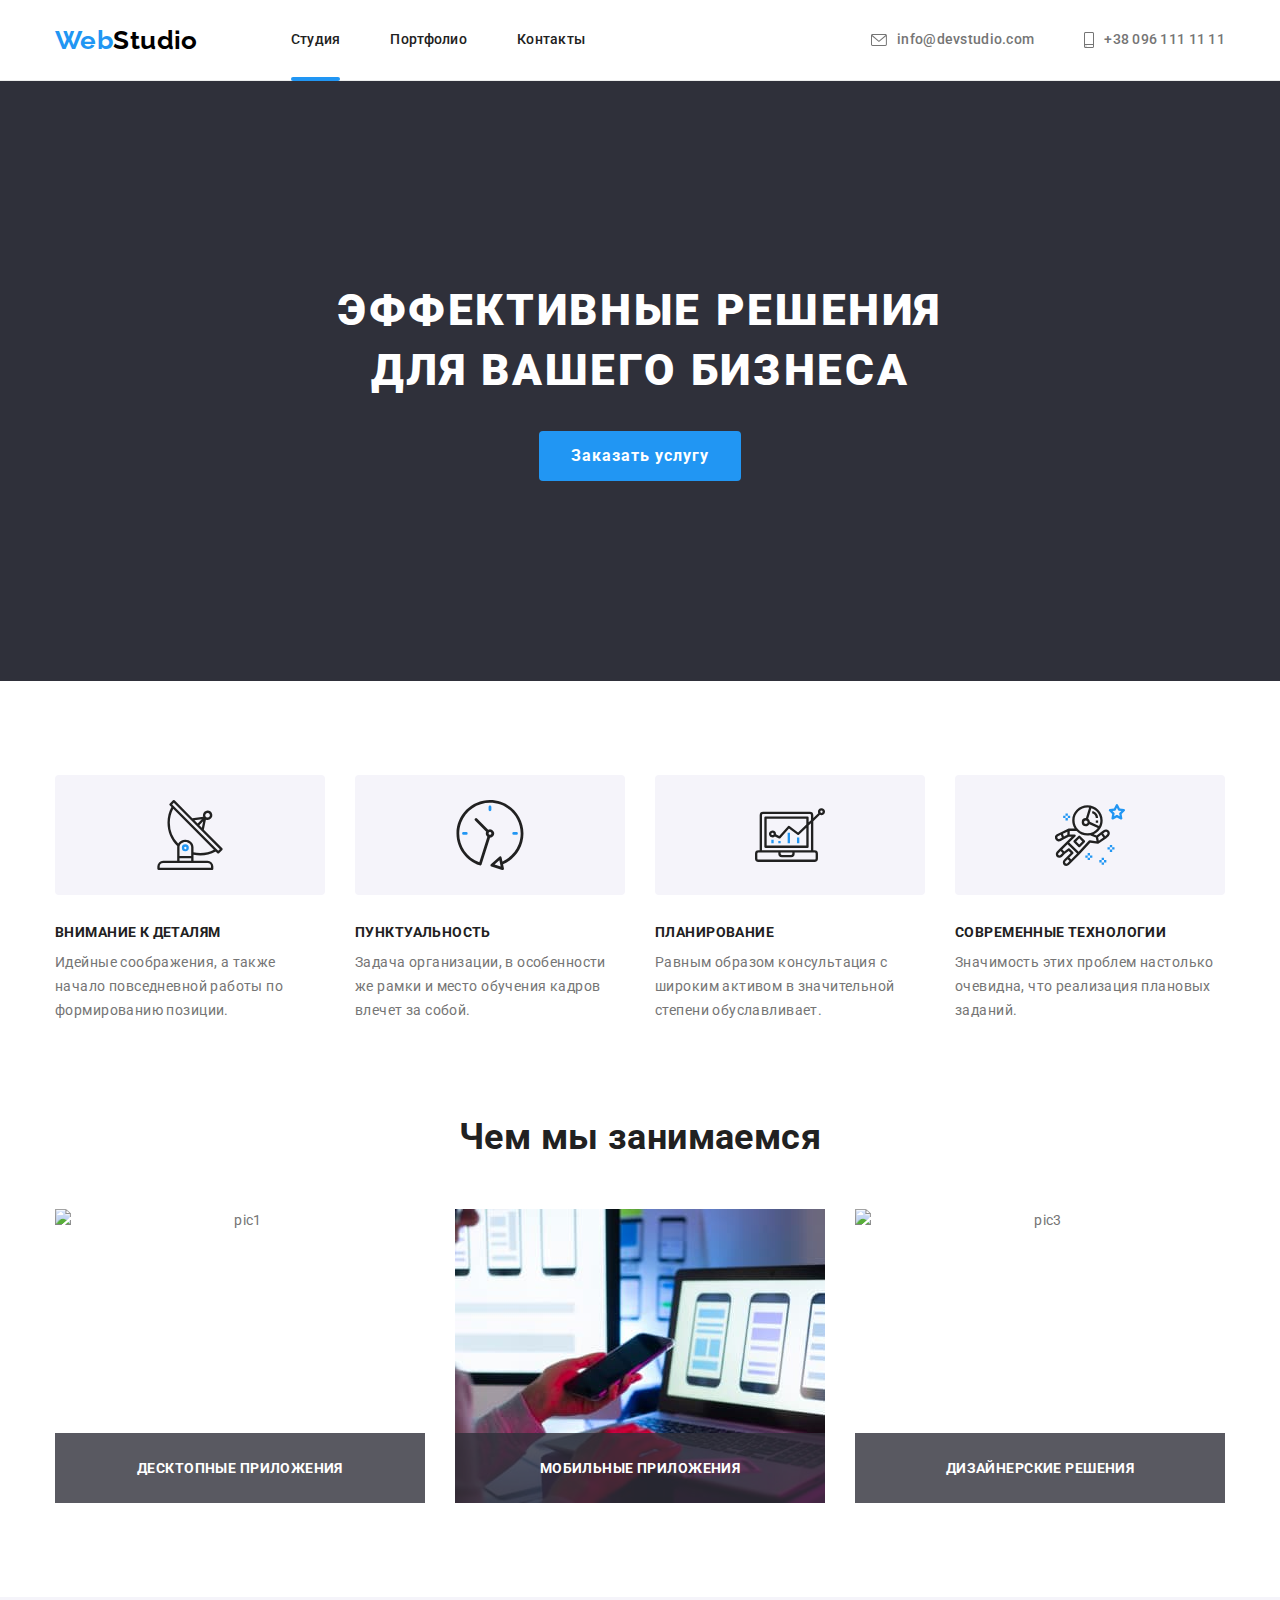
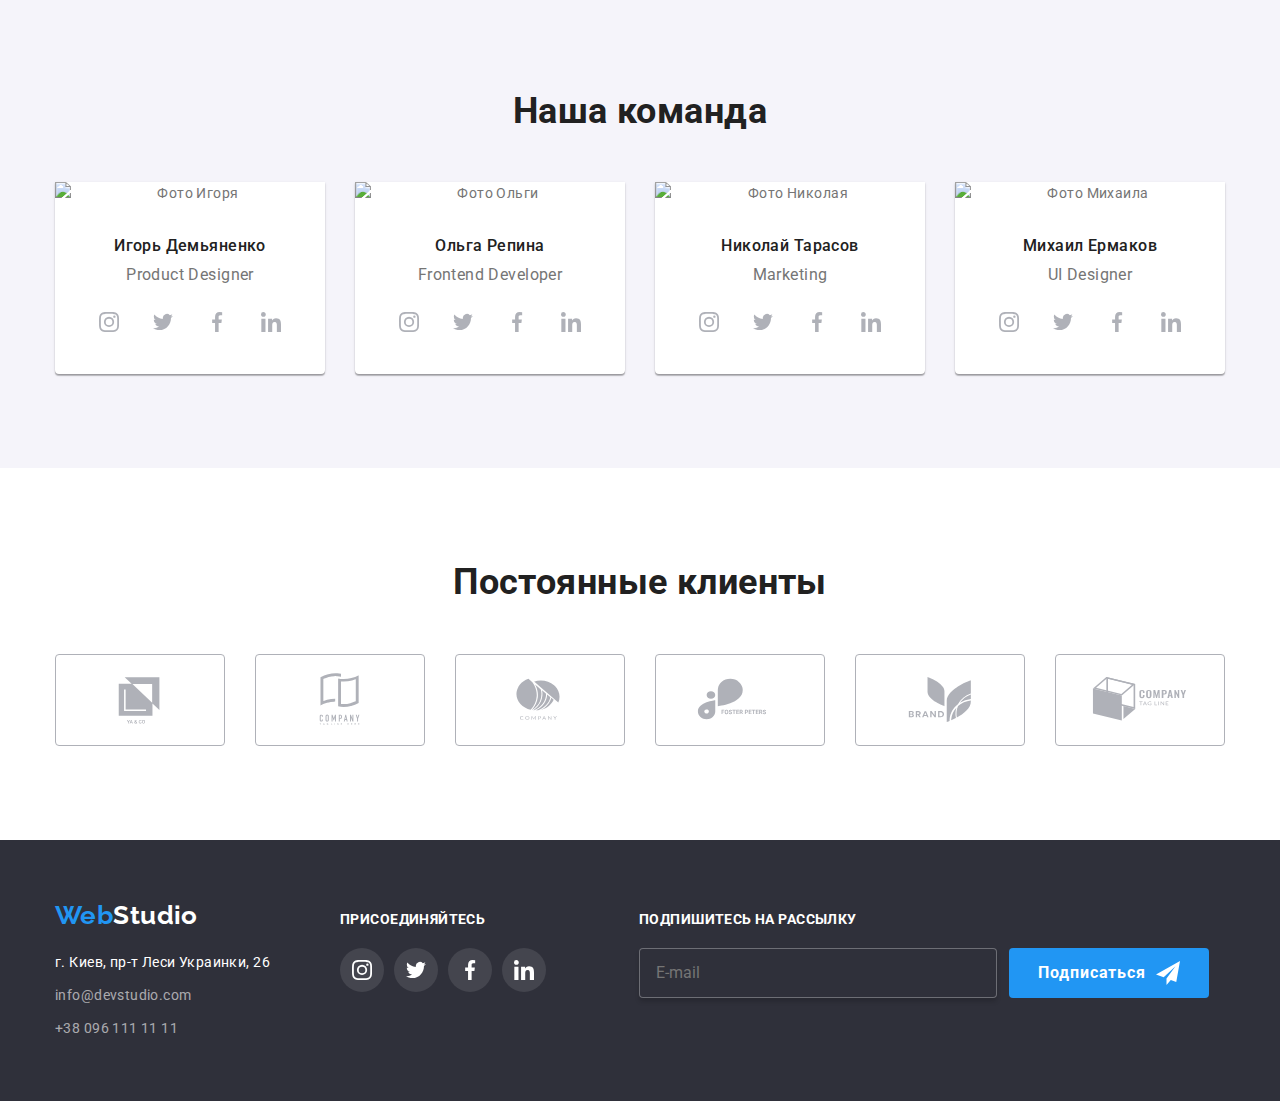
==== commit 77348f88: "Меняет цвет" ====
--- a/index.html
+++ b/index.html
@@ -440,6 +440,19 @@
             </li>
           </ul>
         </div>
+
+        <div class="subscribe-wrapper">
+          <h2 class="subscribe-title">Подпишитесь на рассылку</h2>
+          <form class="subscribe-form">
+            <input type="email" name="mail" placeholder="E-mail" />
+            <button class="button subscribe-btn" type="submit">
+              Подписаться
+              <svg class="subscribe-icon" width="24" height="24">
+                <use href="images/sprite.svg#subscribe-icon"></use>
+              </svg>
+            </button>
+          </form>
+        </div>
       </div>
     </footer>
 
@@ -450,6 +463,62 @@
             <use href="./images/sprite.svg#close-icon"></use>
           </svg>
         </button>
+
+        <form class="modal-form">
+          <h2 class="modal-title">Оставьте свои данные, мы вам перезвоним</h2>
+
+          <div class="form-field">
+            <label for="user-name">Имя</label>
+            <input class="form-input" type="text" name="user-name" />
+            <svg class="icon-person" width="18" height="18">
+              <use href="./images/sprite.svg#icon-person"></use>
+            </svg>
+          </div>
+
+          <div class="form-field">
+            <label for="tel">Телефон</label>
+            <input class="form-input" type="tel" name="tel" />
+            <svg class="icon-phone" width="18" height="18">
+              <use href="images/sprite.svg#icon-phone"></use>
+            </svg>
+          </div>
+
+          <div class="form-field">
+            <label for="mail">Почта</label>
+            <input class="form-input" type="email" name="mail" />
+            <svg class="icon-email" width="18" height="18">
+              <use href="images/sprite.svg#icon-email"></use>
+            </svg>
+          </div>
+
+          <div class="form-field">
+            <label for="comment">Комментарий</label>
+            <textarea
+              name="comment"
+              id=""
+              placeholder="Введите текст"
+            ></textarea>
+          </div>
+
+          <div class="confirmation">
+            <label for="confirm">
+              <input
+                class="checkbox"
+                type="checkbox"
+                name="confirm"
+                value="confirm"
+                id="confirm"
+              />
+              <svg class="icon-check" width="16" height="15">
+                <use href="images/sprite.svg#icon-check"></use>
+              </svg>
+              Соглашаюсь с рассылкой и принимаю
+              <a class="link rules">Условия договора</a></label
+            >
+          </div>
+
+          <button class="button send-btn" type="submit">Отправить</button>
+        </form>
       </div>
     </div>
 
--- a/css/styles.css
+++ b/css/styles.css
@@ -130,6 +130,8 @@
 
 .link {
   text-decoration: none;
+  transition: color 250ms cubic-bezier(0.4, 0, 0.2, 1),
+    background-color 250ms cubic-bezier(0.4, 0, 0.2, 1);
 }
 
 .contact .link {
@@ -462,7 +464,8 @@
   margin-right: 0;
 }
 
-.networks-title {
+.networks-title,
+.subscribe-title {
   margin-top: 0;
   margin-bottom: 20px;
   font-weight: bold;
@@ -495,6 +498,53 @@
   fill: currentColor;
 }
 
+.subscribe-wrapper {
+  margin-left: 93px;
+  padding-top: 12px;
+}
+
+.subscribe-form {
+  display: flex;
+}
+
+.subscribe-form input {
+  width: 358px;
+  padding-left: 16px;
+  background-color: var(--contrast-bg);
+  border: 1px solid rgba(255, 255, 255, 0.3);
+  box-shadow: 0px 4px 4px rgba(0, 0, 0, 0.15);
+  border-radius: 4px;
+  font-size: 16px;
+  color: var(--hero-text-color);
+}
+
+.subscribe-btn {
+  display: flex;
+  justify-content: center;
+  align-items: center;
+  padding-top: 10px;
+  padding-bottom: 10px;
+  margin-left: 12px;
+  background-color: var(--accent-text-color);
+  color: var(--hero-text-color);
+  font-size: 16px;
+  font-weight: bold;
+  line-height: 1.87;
+  letter-spacing: 0.06em;
+  min-width: 200px;
+}
+
+.subscribe-btn:hover,
+.subscribe-btn:focus {
+  background-color: var(--accent-btn-color);
+  cursor: pointer;
+}
+
+.subscribe-icon {
+  fill: currentColor;
+  margin-left: 10px;
+}
+
 /* ПОРТФОЛИО */
 
 .example-list {
@@ -508,6 +558,9 @@
   cursor: pointer;
   border-radius: 4px;
   border: 0;
+
+  transition: color 250ms cubic-bezier(0.4, 0, 0.2, 1),
+    background-color 250ms cubic-bezier(0.4, 0, 0.2, 1);
 }
 
 .example-btn {
@@ -551,6 +604,8 @@
   margin-right: 30px;
   margin-bottom: 30px;
   cursor: pointer;
+
+  transition: transform 250ms cubic-bezier(0.4, 0, 0.2, 1);
 }
 
 .example-pic .item:nth-child(3n) {
@@ -617,6 +672,7 @@
 
 .backdrope {
   position: fixed;
+
   top: 0;
   left: 0;
   width: 100%;
@@ -660,4 +716,162 @@
 
 .close-icon {
   fill: currentColor;
-}
+  transition: fill 250ms cubic-bezier(0.4, 0, 0.2, 1);
+}
+
+.close-icon:hover,
+.close-icon:focus {
+  fill: var(--accent-text-color);
+}
+
+.modal-title {
+  font-size: 20px;
+  font-weight: bold;
+  line-height: 1.15;
+  color: var(--title-text-color);
+}
+
+.modal-form {
+  margin: 40px;
+}
+
+.form-field {
+  position: relative;
+  display: flex;
+  flex-direction: column;
+  margin-bottom: 10px;
+  font-size: 12px;
+  line-height: 1.16;
+  color: var(--primary-text-color);
+  letter-spacing: 0.01em;
+}
+
+.form-field input {
+  margin-top: 4px;
+  padding-left: 42px;
+  height: 40px;
+  border: 1px solid rgba(33, 33, 33, 0.2);
+
+  border-radius: 4px;
+}
+
+.form-field textarea {
+  resize: none;
+  height: 120px;
+  border: 1px solid rgba(33, 33, 33, 0.2);
+  margin-top: 4px;
+
+  border-radius: 4px;
+  padding: 12px 16px;
+
+  font-size: 12px;
+  line-height: 1.16;
+  letter-spacing: 0.01em;
+
+  transition: border 250ms cubic-bezier(0.4, 0, 0.2, 1);
+}
+
+.form-field textarea::placeholder {
+  color: rgba(117, 117, 117, 0.5);
+}
+
+.icon-person,
+.icon-phone,
+.icon-email {
+  position: absolute;
+  top: 50%;
+  left: 12px;
+
+  fill: #212121;
+
+  transition: fill 250ms cubic-bezier(0.4, 0, 0.2, 1);
+}
+
+.form-input:focus + .icon-person,
+.form-input:focus + .icon-phone,
+.form-input:focus + .icon-email {
+  fill: var(--accent-text-color);
+}
+
+.form-input {
+  transition: border 250ms cubic-bezier(0.4, 0, 0.2, 1);
+}
+
+.form-input:focus {
+  border: 1px solid var(--accent-text-color);
+  outline: none;
+}
+
+.form-field textarea:focus {
+  border: 1px solid var(--accent-text-color);
+  outline: none;
+}
+
+.send-btn {
+  display: block;
+  margin-left: auto;
+  margin-right: auto;
+  margin-top: 30px;
+  padding-top: 10px;
+  padding-bottom: 10px;
+
+  background-color: var(--accent-text-color);
+  color: var(--hero-text-color);
+  font-size: 16px;
+  font-weight: bold;
+  line-height: 1.87;
+  letter-spacing: 0.06em;
+  min-width: 200px;
+}
+
+.send-btn:hover,
+.send-btn:focus {
+  background-color: var(--accent-btn-color);
+  cursor: pointer;
+}
+
+.checkbox {
+  -webkit-appearance: none;
+  -moz-appearance: none;
+  appearance: none;
+}
+
+.confirmation {
+  text-align: center;
+  font-size: 14px;
+  line-height: 1.7;
+  color: var(--primary-text-color);
+  letter-spacing: 0.03em;
+  margin-top: 20px;
+}
+
+.rules {
+  color: var(--accent-text-color);
+  text-decoration: underline;
+  cursor: pointer;
+  transition: color 250ms cubic-bezier(0.4, 0, 0.2, 1);
+}
+
+.rules:hover {
+  color: var(--accent-btn-color);
+}
+
+.icon-check {
+  border: 2px solid var(--title-text-color);
+  border-radius: 2px;
+  margin-right: 7px;
+  transition: background-color 250ms cubic-bezier(0.4, 0, 0.2, 1),
+    border-color 250ms cubic-bezier(0.4, 0, 0.2, 1);
+}
+
+.checkbox:checked + .icon-check {
+  background-color: var(--accent-text-color);
+  border-color: var(--accent-text-color);
+  border-radius: 2px;
+  background-origin: border-box;
+}
+
+.confirmation label {
+  display: flex;
+  align-items: center;
+}
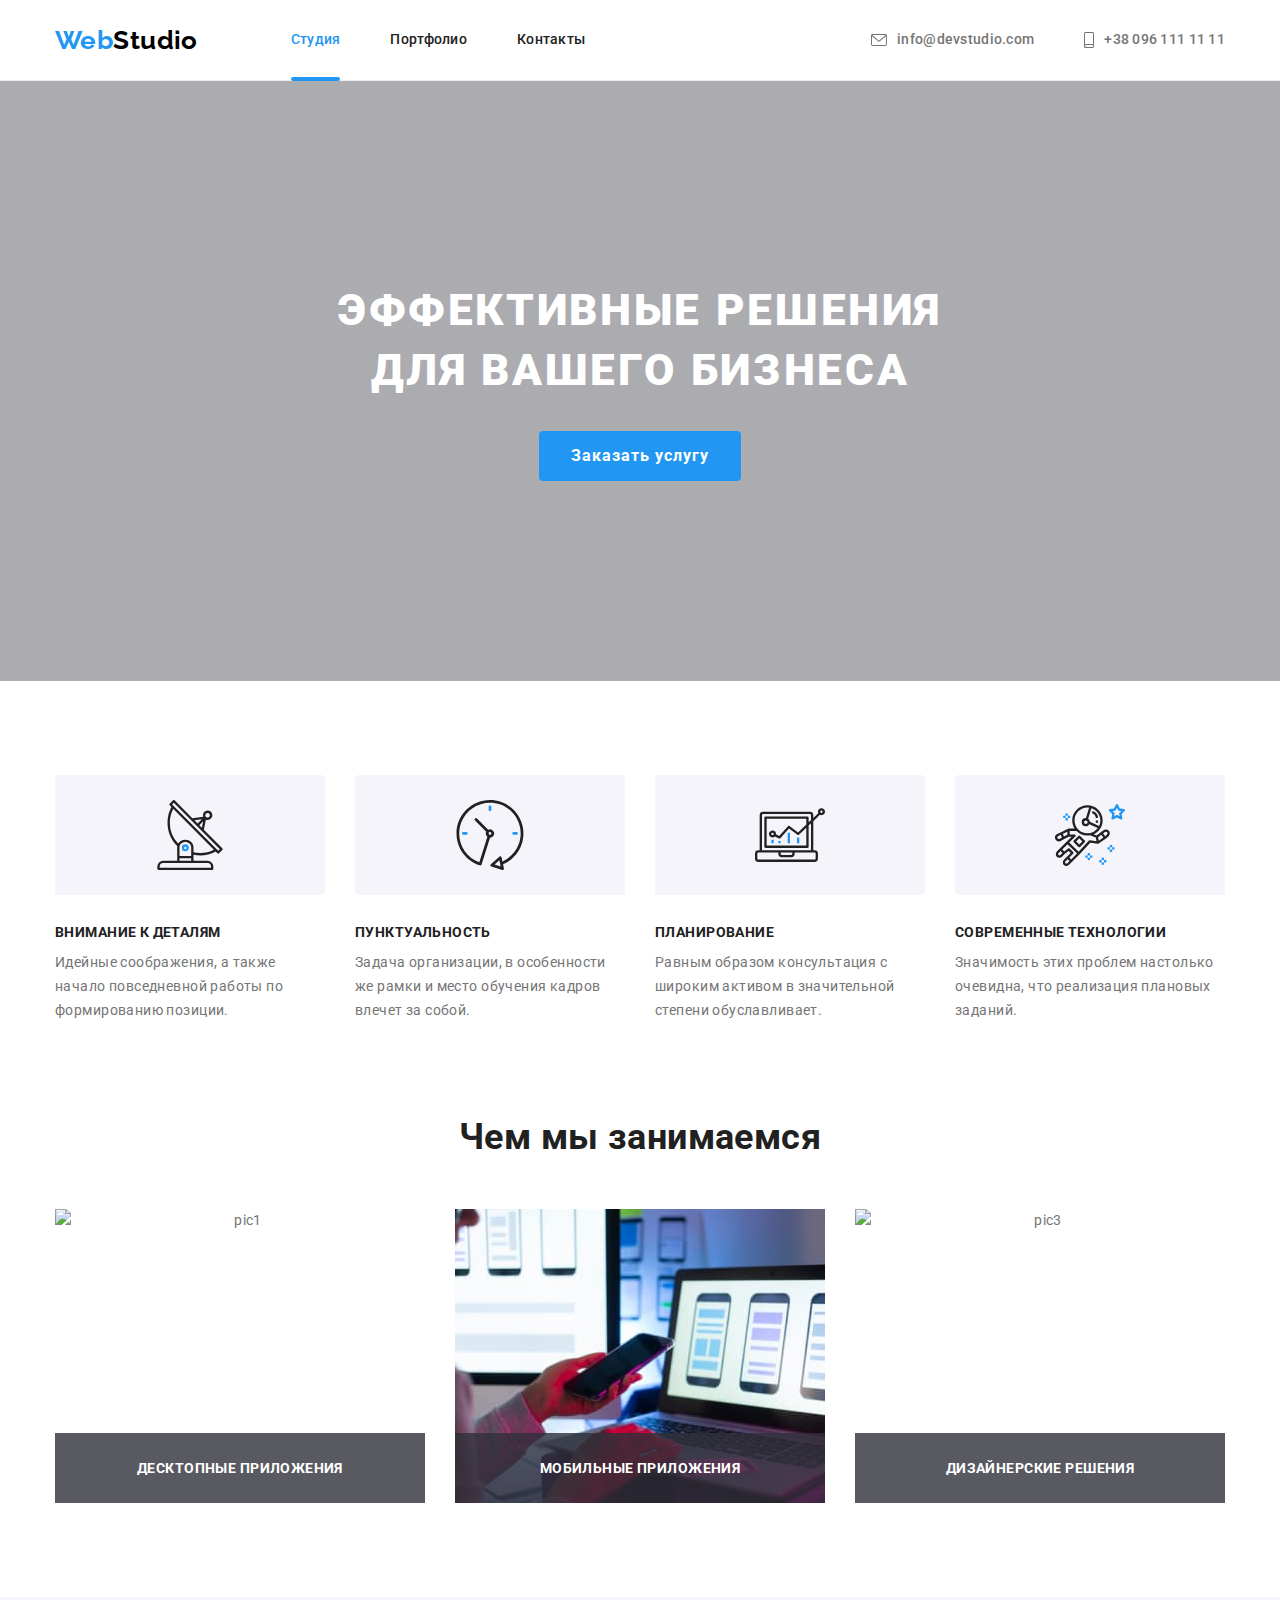
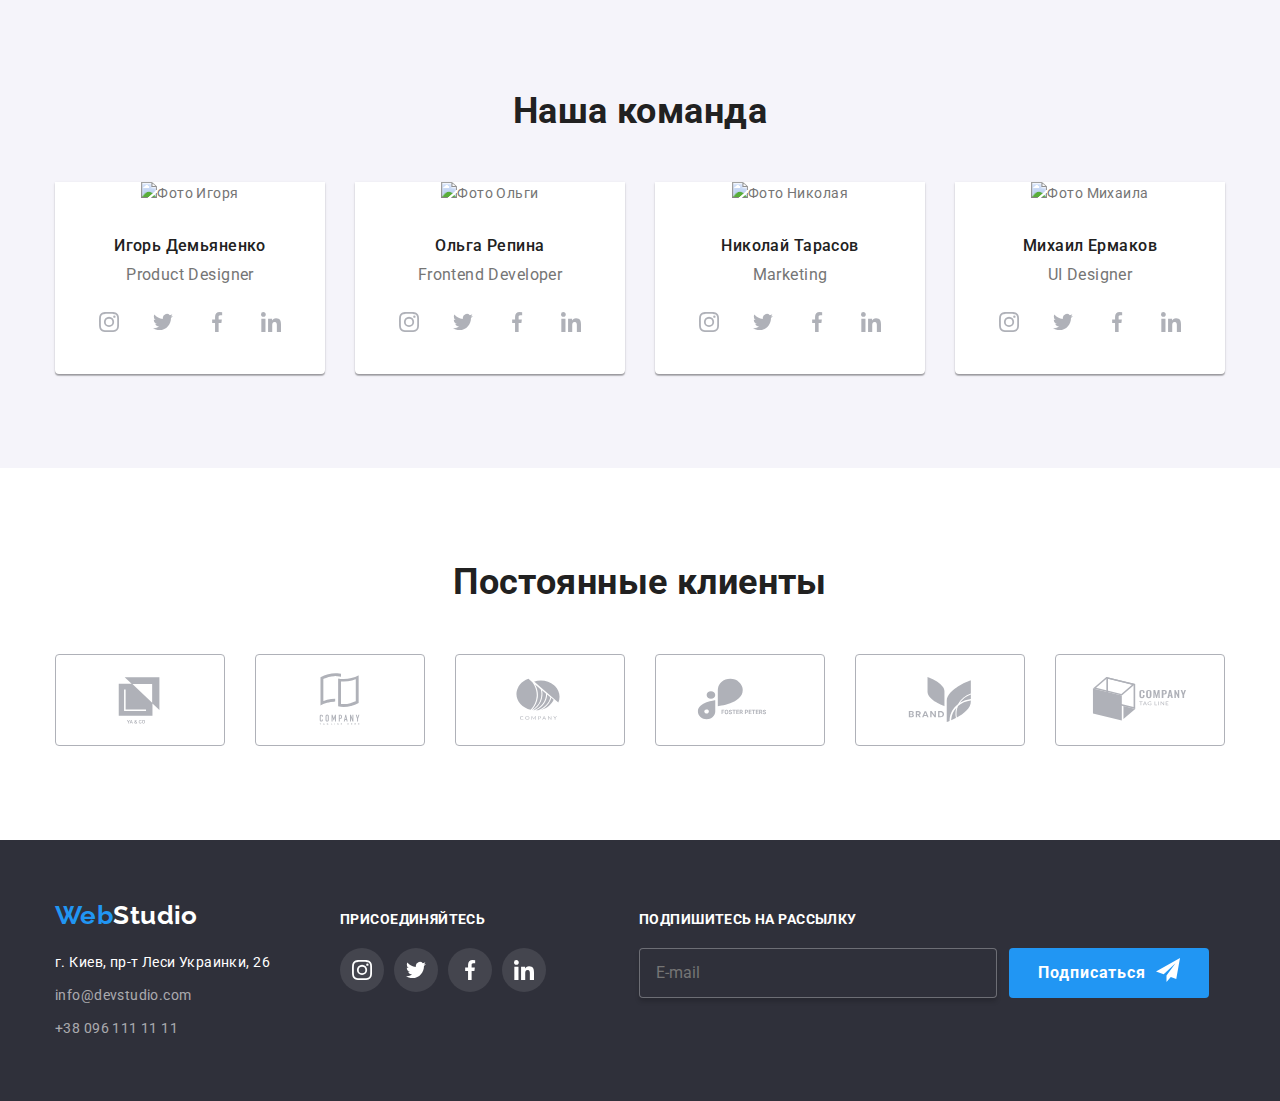
==== commit f7fc041a: "Добавляет BEM/SASS" ====
--- a/index.html
+++ b/index.html
@@ -13,39 +13,39 @@
       rel="stylesheet"
       href="https://cdnjs.cloudflare.com/ajax/libs/modern-normalize/1.1.0/modern-normalize.min.css"
     />
-    <link rel="stylesheet" href="./css/styles.css" />
+    <link rel="stylesheet" href="./css/main.min.css" />
   </head>
   <body>
     <!-- Шапка -->
-    <header class="header-border">
-      <div class="container main-header">
+    <header class="page-header">
+      <div class="container page-header__container">
         <nav class="main-nav">
-          <a href="./index.html" class="logo link"
-            >Web<span class="second-part">Studio</span>
+          <a href="./index.html" class="logo"
+            >Web<span class="page-header__logo--color">Studio</span>
           </a>
 
-          <ul class="site-nav list">
-            <li class="item">
-              <a href="./index.html" class="link active-page">Студия</a>
-            </li>
-            <li class="item">
-              <a href="./portfolio.html" class="link">Портфолио</a>
-            </li>
-            <li class="item"><a href="" class="link">Контакты</a></li>
+          <ul class="site-nav">
+            <li class="site-nav__item">
+              <a href="./index.html" class="site-nav__link site-nav__link--active">Студия</a>
+            </li>
+            <li class="site-nav__item">
+              <a href="./portfolio.html" class="site-nav__link">Портфолио</a>
+            </li>
+            <li class="site-nav__item"><a href="" class="site-nav__link">Контакты</a></li>
           </ul>
         </nav>
-        <ul class="contact list">
-          <li class="item" lang="en">
-            <a href="mailto:info@devstudio.com" class="link"
-              ><svg class="contact-icon" width="16" height="12">
+        <ul class="contacts">
+          <li class="contacts__item" lang="en">
+            <a href="mailto:info@devstudio.com" class="contacts__link"
+              ><svg class="contacts__icon" width="16" height="12">
                 <use href="./images/sprite.svg#icon-envelope"></use>
               </svg>
               info@devstudio.com</a
             >
           </li>
-          <li class="item">
-            <a href="tel:+380961111111" class="link"
-              ><svg class="contact-icon" width="10" height="16">
+          <li class="contacts__item">
+            <a href="tel:+380961111111" class="contacts__link"
+              ><svg class="contacts__icon" width="10" height="16">
                 <use href="./images/sprite.svg#icon-smartphone"></use>
               </svg>
               +38 096 111 11 11</a
@@ -57,62 +57,62 @@
 
     <main>
       <!-- Герой -->
-      <section class="section hero">
-        <div class="container">
-          <h1 class="hero-title">Эффективные решения для вашего бизнеса</h1>
-          <button type="button" class="hero-btn button" data-modal-open>
+      <section class="hero">
+        <div class="container hero__container">
+          <h1>Эффективные решения для вашего бизнеса</h1>
+          <button type="button" class="hero__btn" data-modal-open>
             Заказать услугу
           </button>
         </div>
       </section>
 
       <!-- Особенности -->
-      <section class="section feature">
-        <div class="container">
-          <ul class="feature-list list">
-            <li class="item">
-              <div class="feature-icons">
-                <svg class="icon-antenna">
+      <section class="feature">
+        <div class="container feature__container">
+          <ul class="feature__list">
+            <li class="feature__item">
+              <div class="feature__icons">
+                <svg wigth="70" height="70">
                   <use href="./images/sprite.svg#icon-antenna"></use>
                 </svg>
               </div>
-              <h3 class="feature-title">Внимание к деталям</h3>
+              <h3>Внимание к деталям</h3>
               <p>
                 Идейные соображения, а также начало повседневной работы по
                 формированию позиции.
               </p>
             </li>
-            <li class="item">
-              <div class="feature-icons">
-                <svg class="icon-clock">
+            <li class="feature__item">
+              <div class="feature__icons">
+                <svg wigth="70" height="70">
                   <use href="./images/sprite.svg#icon-clock"></use>
                 </svg>
               </div>
-              <h3 class="feature-title">Пунктуальность</h3>
+              <h3>Пунктуальность</h3>
               <p>
                 Задача организации, в особенности же рамки и место обучения
                 кадров влечет за собой.
               </p>
             </li>
-            <li class="item">
-              <div class="feature-icons">
-                <svg class="icon-diagram">
+            <li class="feature__item">
+              <div class="feature__icons">
+                <svg wigth="70" height="70"">
                   <use href="./images/sprite.svg#icon-diagram"></use>
                 </svg>
               </div>
-              <h3 class="feature-title">Планирование</h3>
+              <h3>Планирование</h3>
               <p>
                 Равным образом консультация с широким активом в значительной
                 степени обуславливает.
               </p>
             </li>
-            <li class="item">
-              <div class="feature-icons">
-                <svg class="icon-astronaut">
+            <li class="feature__item">
+              <div class="feature__icons">
+                <svg width="70" height="70">
                   <use href="./images/sprite.svg#icon-astronaut"></use>
                 </svg>
               </div>
-              <h3 class="feature-title">Современные технологии</h3>
+              <h3>Современные технологии</h3>
               <p>
                 Значимость этих проблем настолько очевидна, что реализация
                 плановых заданий.
@@ -123,84 +123,84 @@
       </section>
 
       <!-- Чем мы занимаемся -->
-      <section class="section">
-        <div class="container">
-          <h2 class="speciality-title">Чем мы занимаемся</h2>
-
-          <ul class="list speciality-list">
-            <li class="item speciality-thumb">
-              <img
-                class="img-block"
+      <section class="speciality">
+        <div class="container speciality__container">
+          <h2>Чем мы занимаемся</h2>
+
+          <ul class="speciality__list">
+            <li class="speciality__item">
+              <img
+                class="speciality__img"
                 src="./images/pic1.jpg"
                 alt="pic1"
                 width="370"
               />
-              <div class="speciality-text">Десктопные приложения</div>
-            </li>
-
-            <li class="item speciality-thumb">
-              <img
-                class="img-block"
+              <div class="speciality__text">Десктопные приложения</div>
+            </li>
+
+            <li class="speciality__item">
+              <img
+                class="speciality__img"
                 src="./images/pic2.jpg"
                 alt="pic2"
                 width="370"
               />
-              <div class="speciality-text">Мобильные приложения</div>
-            </li>
-
-            <li class="item speciality-thumb">
-              <img
-                class="img-block"
+              <div class="speciality__text">Мобильные приложения</div>
+            </li>
+
+            <li class="speciality__item">
+              <img
+                class="speciality__img"
                 src="./images/pic3.jpg"
                 alt="pic3"
                 width="370"
               />
-              <div class="speciality-text">Дизайнерские решения</div>
+              <div class="speciality__text">Дизайнерские решения</div>
             </li>
           </ul>
         </div>
       </section>
 
       <!-- Наша команда -->
-      <section class="section team">
-        <div class="container">
-          <h2 class="team-title">Наша команда</h2>
-          <ul class="list team-list">
-            <li class="team-item">
-              <img
-                class="img-block"
+      <section class="team">
+        <div class="container team__container">
+          <h2>Наша команда</h2>
+          <ul class="team__list">
+            <li class="team__item">
+              <img
+                class="team__img"
                 src="./images/ihor.jpg"
                 alt="Фото Игоря"
                 width="270"
               />
-              <div class="team-wrapper">
-                <h3 class="staff-name">Игорь Демьяненко</h3>
-                <p lang="en" class="position">Product Designer</p>
-                <ul class="list social-net">
-                  <li class="social-web">
-                    <a href="" class="link">
-                      <svg class="icon-instagram icon-color">
+              <div class="team__wrapper">
+                <h3 class="team__member">Игорь Демьяненко</h3>
+                <p lang="en" class="team__position">Product Designer</p>
+                 <ul class="networks__list">
+                  <li class="networks__item">
+                    <a href="" class="networks__link team__link">
+                      <svg class="networks__icon">
                         <use href="./images/sprite.svg#icon-instagram"></use>
                       </svg>
                     </a>
                   </li>
-                  <li class="social-web">
-                    <a href="" class="link">
-                      <svg class="icon-twitter icon-color">
+                  <li class="networks__item">
+                    <a href="" class="networks__link team__link">
+                      <svg class="networks__icon">
                         <use href="./images/sprite.svg#icon-twitter"></use>
                       </svg>
                     </a>
                   </li>
-                  <li class="social-web">
-                    <a href="" class="link">
-                      <svg class="icon-facebook icon-color">
+                  <li class="networks__item">
+                    <a href="" class="networks__link team__link">
+                      <svg class="networks__icon">
                         <use href="./images/sprite.svg#icon-facebook"></use>
                       </svg>
                     </a>
                   </li>
-                  <li class="social-web">
-                    <a href="" class="link">
-                      <svg class="icon-linkedin icon-color">
+                  <li class="networks__item">
+                    <a href="" class="networks__link team__link">
+                      <svg class="networks__icon">
                         <use href="./images/sprite.svg#icon-linkedin"></use>
                       </svg>
                     </a>
@@ -208,41 +208,41 @@
                 </ul>
               </div>
             </li>
-            <li class="team-item">
-              <img
-                class="img-block"
+            <li class="team__item">
+              <img
+                class="team__img"
                 src="./images/olha.jpg"
                 alt="Фото Ольги"
                 width="270"
               />
-              <div class="team-wrapper">
-                <h3 class="staff-name">Ольга Репина</h3>
-                <p lang="en" class="position">Frontend Developer</p>
-                <ul class="list social-net">
-                  <li class="social-web">
-                    <a href="" class="link">
-                      <svg class="icon-instagram icon-color">
+              <div class="team__wrapper">
+                <h3 class="team__member">Ольга Репина</h3>
+                <p lang="en" class="team__position">Frontend Developer</p>
+                 <ul class="networks__list">
+                  <li class="networks__item">
+                    <a href="" class="networks__link team__link">
+                      <svg class="networks__icon">
                         <use href="./images/sprite.svg#icon-instagram"></use>
                       </svg>
                     </a>
                   </li>
-                  <li class="social-web">
-                    <a href="" class="link">
-                      <svg class="icon-twitter icon-color">
+                  <li class="networks__item">
+                    <a href="" class="networks__link team__link">
+                      <svg class="networks__icon">
                         <use href="./images/sprite.svg#icon-twitter"></use>
                       </svg>
                     </a>
                   </li>
-                  <li class="social-web">
-                    <a href="" class="link">
-                      <svg class="icon-facebook icon-color">
+                  <li class="networks__item">
+                    <a href="" class="networks__link team__link">
+                      <svg class="networks__icon">
                         <use href="./images/sprite.svg#icon-facebook"></use>
                       </svg>
                     </a>
                   </li>
-                  <li class="social-web">
-                    <a href="" class="link">
-                      <svg class="icon-linkedin icon-color">
+                  <li class="networks__item">
+                    <a href="" class="networks__link team__link">
+                      <svg class="networks__icon">
                         <use href="./images/sprite.svg#icon-linkedin"></use>
                       </svg>
                     </a>
@@ -250,41 +250,41 @@
                 </ul>
               </div>
             </li>
-            <li class="team-item">
-              <img
-                class="img-block"
+            <li class="team__item">
+              <img
+                class="team__img"
                 src="./images/nikolay.jpg"
                 alt="Фото Николая"
                 width="270"
               />
-              <div class="team-wrapper">
-                <h3 class="staff-name">Николай Тарасов</h3>
-                <p lang="en" class="position">Marketing</p>
-                <ul class="list social-net">
-                  <li class="social-web">
-                    <a href="" class="link">
-                      <svg class="icon-instagram icon-color">
+              <div class="team__wrapper">
+                <h3 class="team__member">Николай Тарасов</h3>
+                <p lang="en" class="team__position">Marketing</p>
+                 <ul class="networks__list">
+                  <li class="networks__item">
+                    <a href="" class="networks__link team__link">
+                      <svg class="networks__icon">
                         <use href="./images/sprite.svg#icon-instagram"></use>
                       </svg>
                     </a>
                   </li>
-                  <li class="social-web">
-                    <a href="" class="link">
-                      <svg class="icon-twitter icon-color">
+                  <li class="networks__item">
+                    <a href="" class="networks__link team__link">
+                      <svg class="networks__icon">
                         <use href="./images/sprite.svg#icon-twitter"></use>
                       </svg>
                     </a>
                   </li>
-                  <li class="social-web">
-                    <a href="" class="link">
-                      <svg class="icon-facebook icon-color">
+                  <li class="networks__item">
+                    <a href="" class="networks__link team__link">
+                      <svg class="networks__icon">
                         <use href="./images/sprite.svg#icon-facebook"></use>
                       </svg>
                     </a>
                   </li>
-                  <li class="social-web">
-                    <a href="" class="link">
-                      <svg class="icon-linkedin icon-color">
+                  <li class="networks__item">
+                    <a href="" class="networks__link team__link">
+                      <svg class="networks__icon">
                         <use href="./images/sprite.svg#icon-linkedin"></use>
                       </svg>
                     </a>
@@ -292,41 +292,41 @@
                 </ul>
               </div>
             </li>
-            <li class="team-item">
-              <img
-                class="img-block"
+            <li class="team__item">
+              <img
+                class="team__img"
                 src="./images/mikhail.jpg"
                 alt="Фото Михаила"
                 width="270"
               />
-              <div class="team-wrapper">
-                <h3 class="staff-name">Михаил Ермаков</h3>
-                <p lang="en" class="position">UI Designer</p>
-                <ul class="list social-net">
-                  <li class="social-web">
-                    <a href="" class="link">
-                      <svg class="icon-instagram icon-color">
+              <div class="team__wrapper">
+                <h3 class="team__member">Михаил Ермаков</h3>
+                <p lang="en" class="team__position">UI Designer</p>
+                <ul class="networks__list">
+                  <li class="networks__item">
+                    <a href="" class="networks__link team__link">
+                      <svg class="networks__icon">
                         <use href="./images/sprite.svg#icon-instagram"></use>
                       </svg>
                     </a>
                   </li>
-                  <li class="social-web">
-                    <a href="" class="link">
-                      <svg class="icon-twitter icon-color">
+                  <li class="networks__item">
+                    <a href="" class="networks__link team__link">
+                      <svg class="networks__icon">
                         <use href="./images/sprite.svg#icon-twitter"></use>
                       </svg>
                     </a>
                   </li>
-                  <li class="social-web">
-                    <a href="" class="link">
-                      <svg class="icon-facebook icon-color">
+                  <li class="networks__item">
+                    <a href="" class="networks__link team__link">
+                      <svg class="networks__icon">
                         <use href="./images/sprite.svg#icon-facebook"></use>
                       </svg>
                     </a>
                   </li>
-                  <li class="social-web">
-                    <a href="" class="link">
-                      <svg class="icon-linkedin icon-color">
+                  <li class="networks__item">
+                    <a href="" class="networks__link team__link">
+                      <svg class="networks__icon">
                         <use href="./images/sprite.svg#icon-linkedin"></use>
                       </svg>
                     </a>
@@ -340,48 +340,48 @@
 
       <!-- Постоянные клиенты -->
 
-      <section class="section">
-        <div class="container">
-          <h2 class="speciality-title">Постоянные клиенты</h2>
-          <ul class="list clients-logo">
-            <li class="item">
-              <a href="" class="link">
-                <svg class="logo-icon">
+      <section class="clients">
+        <div class="container clients__container">
+          <h2>Постоянные клиенты</h2>
+          <ul class="clients-logo">
+            <li class="clients-logo__item">
+              <a href="" class="clients-logo__link">
+                <svg class="clients-logo__icon">
                   <use href="./images/sprite.svg#icon-logo-a"></use>
                 </svg>
               </a>
             </li>
-            <li class="item">
-              <a href="" class="link">
-                <svg class="logo-icon">
+            <li class="clients-logo__item">
+              <a href=""class="clients-logo__link">
+                <svg class="clients-logo__icon">
                   <use href="./images/sprite.svg#icon-logo-b"></use>
                 </svg>
               </a>
             </li>
-            <li class="item">
-              <a href="" class="link">
-                <svg class="logo-icon">
+            <li class="clients-logo__item">
+              <a href="" class="clients-logo__link">
+                <svg class="clients-logo__icon">
                   <use href="./images/sprite.svg#icon-logo-c"></use>
                 </svg>
               </a>
             </li>
-            <li class="item">
-              <a href="" class="link">
-                <svg class="logo-icon">
+            <li class="clients-logo__item">
+              <a href="" class="clients-logo__link"">
+                <svg class="clients-logo__icon">
                   <use href="./images/sprite.svg#icon-logo-d"></use>
                 </svg>
               </a>
             </li>
-            <li class="item">
-              <a href="" class="link">
-                <svg class="logo-icon">
+            <li class="clients-logo__item">
+              <a href="" class="clients-logo__link">
+                <svg class="clients-logo__icon">
                   <use href="./images/sprite.svg#icon-logo-i"></use>
                 </svg>
               </a>
             </li>
-            <li class="item">
-              <a href="" class="link">
-                <svg class="logo-icon">
+            <li class="clients-logo__item">
+              <a href="" class="clients-logo__link">
+                <svg class="clients-logo__icon">
                   <use href="./images/sprite.svg#icon-logo-f"></use>
                 </svg>
               </a>
@@ -393,47 +393,47 @@
 
     <!-- Подвал -->
     <footer class="footer">
-      <div class="container footer-wrapper">
-        <div class="adress-wrapper">
-          <a href="./index.html" class="logo link"
-            >Web<span class="second-part">Studio</span>
+      <div class="container footer__container">
+        <div>
+          <a href="./index.html" class="logo footer__logo"
+            >Web<span class="footer__logo--color">Studio</span>
           </a>
           <address class="adress-section">
-            <p class="adress-text">г. Киев, пр-т Леси Украинки, 26</p>
-            <a href="mailto:info@devstudio.com" class="link"
+            <p>г. Киев, пр-т Леси Украинки, 26</p>
+            <a href="mailto:info@devstudio.com" class="adress-section__link"
               >info@devstudio.com</a
             >
-            <a href="tel:+380961111111" class="link">+38 096 111 11 11</a>
+            <a href="tel:+380961111111" class="adress-section__link">+38 096 111 11 11</a>
           </address>
         </div>
 
-        <div class="networks-wrapper">
-          <h2 class="networks-title">Присоединяйтесь</h2>
-          <ul class="list social-net">
-            <li class="social-web">
-              <a href="" class="link footer-link">
-                <svg class="icon-instagram">
+        <div class="networks">
+          <h2 class="networks__title">Присоединяйтесь</h2>
+          <ul class="networks__list">
+            <li class="networks__item">
+              <a href="" class="networks__link">
+                <svg class="networks__icon">
                   <use href="./images/sprite.svg#icon-instagram"></use>
                 </svg>
               </a>
             </li>
-            <li class="social-web">
-              <a href="" class="link footer-link">
-                <svg class="icon-twitter">
+            <li class="networks__item">
+              <a href="" class="networks__link">
+                <svg class="networks__icon">
                   <use href="./images/sprite.svg#icon-twitter"></use>
                 </svg>
               </a>
             </li>
-            <li class="social-web">
-              <a href="" class="link footer-link">
-                <svg class="icon-facebook">
+            <li class="networks__item">
+              <a href="" class="networks__link">
+                <svg class="networks__icon">
                   <use href="./images/sprite.svg#icon-facebook"></use>
                 </svg>
               </a>
             </li>
-            <li class="social-web">
-              <a href="" class="link footer-link">
-                <svg class="icon-linkedin">
+            <li class="networks__item">
+              <a href="" class="networks__link">
+                <svg class="networks__icon">
                   <use href="./images/sprite.svg#icon-linkedin"></use>
                 </svg>
               </a>
@@ -441,13 +441,13 @@
           </ul>
         </div>
 
-        <div class="subscribe-wrapper">
-          <h2 class="subscribe-title">Подпишитесь на рассылку</h2>
-          <form class="subscribe-form">
+        <div class="subscribe">
+          <h2 class="subscribe__title">Подпишитесь на рассылку</h2>
+          <form class="subscribe__form">
             <input type="email" name="mail" placeholder="E-mail" />
             <button class="button subscribe-btn" type="submit">
               Подписаться
-              <svg class="subscribe-icon" width="24" height="24">
+              <svg class="subscribe__icon" width="24" height="24">
                 <use href="images/sprite.svg#subscribe-icon"></use>
               </svg>
             </button>
@@ -464,34 +464,34 @@
           </svg>
         </button>
 
-        <form class="modal-form">
-          <h2 class="modal-title">Оставьте свои данные, мы вам перезвоним</h2>
-
-          <div class="form-field">
+        <form class="modal__form">
+          <h2 class="modal__title">Оставьте свои данные, мы вам перезвоним</h2>
+
+          <div class="modal__form--field">
             <label for="user-name">Имя</label>
             <input class="form-input" type="text" name="user-name" />
-            <svg class="icon-person" width="18" height="18">
+            <svg class="form-icon" width="18" height="18">
               <use href="./images/sprite.svg#icon-person"></use>
             </svg>
           </div>
 
-          <div class="form-field">
+          <div class="modal__form--field">
             <label for="tel">Телефон</label>
             <input class="form-input" type="tel" name="tel" />
-            <svg class="icon-phone" width="18" height="18">
+            <svg class="form-icon" width="18" height="18">
               <use href="images/sprite.svg#icon-phone"></use>
             </svg>
           </div>
 
-          <div class="form-field">
+          <div class="modal__form--field">
             <label for="mail">Почта</label>
             <input class="form-input" type="email" name="mail" />
-            <svg class="icon-email" width="18" height="18">
+            <svg class="form-icon" width="18" height="18">
               <use href="images/sprite.svg#icon-email"></use>
             </svg>
           </div>
 
-          <div class="form-field">
+          <div class="modal__form--field">
             <label for="comment">Комментарий</label>
             <textarea
               name="comment"
@@ -512,8 +512,8 @@
               <svg class="icon-check" width="16" height="15">
                 <use href="images/sprite.svg#icon-check"></use>
               </svg>
-              Соглашаюсь с рассылкой и принимаю
-              <a class="link rules">Условия договора</a></label
+              Соглашаюсь с рассылкой и принимаю &nbsp
+              <a class="rules">Условия договора</a></label
             >
           </div>
 
--- a/css/main.min.css
+++ b/css/main.min.css
@@ -0,0 +1 @@
+body{background-color:#fff;color:#757575;font-family:"Roboto",sans-serif;font-size:14px;line-height:1.71;letter-spacing:.03em}p{margin-top:0;margin-bottom:0}ul{margin-top:0;margin-bottom:0;padding-left:0;list-style:none}a{text-decoration:none;-webkit-transition:color 250ms cubic-bezier(0.4, 0, 0.2, 1),background-color 250ms cubic-bezier(0.4, 0, 0.2, 1);transition:color 250ms cubic-bezier(0.4, 0, 0.2, 1),background-color 250ms cubic-bezier(0.4, 0, 0.2, 1)}a:hover,a:focus{color:#2196f3}h1{margin-top:0;margin-bottom:30px;margin-left:auto;margin-right:auto;width:696px;color:#fff;font-weight:900;font-size:44px;line-height:1.36;text-align:center;letter-spacing:.06em;text-transform:uppercase}h2{margin-top:0;margin-bottom:50px;color:#212121;font-weight:700;font-size:36px;line-height:1.16;text-align:center}h3{margin-top:0;margin-bottom:10px;color:#212121;font-weight:700;font-size:14px;line-height:1.14;text-transform:uppercase}.examples__container,.footer__container,.clients__container,.team__container,.speciality__container,.feature__container,.hero__container,.page-header__container{width:1200px;padding-left:15px;padding-right:15px;margin-left:auto;margin-right:auto}.example__btn,.send-btn,.subscribe-btn,.hero__btn{text-align:center;cursor:pointer;border-radius:4px;border:0;-webkit-transition:color 250ms cubic-bezier(0.4, 0, 0.2, 1),background-color 250ms cubic-bezier(0.4, 0, 0.2, 1);transition:color 250ms cubic-bezier(0.4, 0, 0.2, 1),background-color 250ms cubic-bezier(0.4, 0, 0.2, 1)}.example__btn:hover,.send-btn:hover,.subscribe-btn:hover,.hero__btn:hover,.example__btn:focus,.send-btn:focus,.subscribe-btn:focus,.hero__btn:focus{background-color:#188ce8;cursor:pointer}.pictures__img,.team-img,.speciality__img{display:block}.page-header{border-bottom:1px solid #ececec}.page-header__logo--color{color:#000;font-family:"Raleway",sans-serif}.page-header__container{display:-webkit-box;display:-ms-flexbox;display:flex}.main-nav{display:-webkit-box;display:-ms-flexbox;display:flex;-webkit-box-align:center;-ms-flex-align:center;align-items:center}.site-nav{display:-webkit-box;display:-ms-flexbox;display:flex;margin-left:93px}.site-nav__item+.site-nav__item{margin-left:50px}.site-nav__link{position:relative;display:-webkit-box;display:-ms-flexbox;display:flex;-webkit-box-align:center;-ms-flex-align:center;align-items:center;padding-top:32px;padding-bottom:32px;color:#212121;font-weight:500;font-size:14px;line-height:1.14;letter-spacing:.02em}.site-nav__link--active{color:#2196f3}.site-nav__link--active::after{content:"";position:absolute;bottom:-1px;left:0;display:block;width:100%;height:4px;background-color:#2196f3;border-radius:2px;-webkit-transition:opacity 250ms,cubic-bezier(0.4, 0, 0.2, 1);transition:opacity 250ms,cubic-bezier(0.4, 0, 0.2, 1)}.contacts{display:-webkit-box;display:-ms-flexbox;display:flex;margin-left:auto;-webkit-box-align:center;-ms-flex-align:center;align-items:center}.contacts__item+.contacts__item{margin-left:50px}.contacts__link{position:relative;display:-webkit-box;display:-ms-flexbox;display:flex;-webkit-box-align:center;-ms-flex-align:center;align-items:center;padding-top:32px;padding-bottom:32px;color:#757575;font-weight:500;font-size:14px;line-height:1.14;letter-spacing:.02em}.contacts__icon{fill:currentColor;margin-right:10px}.logo{color:#2196f3;font-family:"Raleway",sans-serif;font-weight:700;font-size:26px;line-height:1.19}.hero__container{display:block}.hero{padding-top:200px;padding-bottom:200px;text-align:center;max-width:1600px;height:600px;margin-left:auto;margin-right:auto;background-image:-webkit-gradient(linear, left top, right top, from(rgba(47, 48, 58, 0.4)), to(rgba(47, 48, 58, 0.4))),url(../images/hero-img.jpg);background-image:linear-gradient(to right, rgba(47, 48, 58, 0.4), rgba(47, 48, 58, 0.4)),url(../images/hero-img.jpg);background-repeat:no-repeat;background-position:center;background-size:cover;background-color:var(--contrast-bg)}.hero__btn{padding:10px 32px;background-color:#2196f3;color:#fff;font-size:16px;font-weight:700;line-height:1.87;letter-spacing:.06em;min-width:200px}.feature{padding-top:94px;padding-bottom:0}.feature__list{display:-webkit-box;display:-ms-flexbox;display:flex}.feature__item{width:270px;margin-right:30px}.feature__item:last-child{margin-right:0}.feature__icons{display:-webkit-box;display:-ms-flexbox;display:flex;-webkit-box-pack:center;-ms-flex-pack:center;justify-content:center;-webkit-box-align:center;-ms-flex-align:center;align-items:center;height:120px;background-color:#f5f4fa;border-radius:4px;margin-bottom:30px;text-align:center}.speciality{padding-top:94px;padding-bottom:94px}.speciality__container{display:block}.speciality__list{display:-webkit-box;display:-ms-flexbox;display:flex}.speciality__item{margin-right:30px;position:relative;display:-webkit-box;display:-ms-flexbox;display:flex;text-align:center}.speciality__item:last-child{margin-right:0}.speciality__text{position:absolute;width:100%;bottom:0;padding-top:27px;padding-bottom:27px;text-transform:uppercase;font-size:14px;font-weight:bold;height:70px;line-height:1.17;background-color:rgba(47,48,58,.8);color:#fff}.networks{margin-left:70px;padding-top:12px}.networks__title{text-align:left;margin-top:0;margin-bottom:20px;font-weight:bold;font-size:14px;line-height:1.14;letter-spacing:.03em;text-transform:uppercase;color:#fff}.networks__list{display:-webkit-box;display:-ms-flexbox;display:flex;-webkit-box-pack:center;-ms-flex-pack:center;justify-content:center}.networks__item{display:block;width:44px;height:44px;background-color:rgba(255,255,255,.1);margin-right:10px;border-radius:50%}.networks__item:last-child{margin-right:0}.networks__link{display:-webkit-box;display:-ms-flexbox;display:flex;-webkit-box-pack:center;-ms-flex-pack:center;justify-content:center;-webkit-box-align:center;-ms-flex-align:center;align-items:center;height:100%;border-radius:50%;color:#fff}.networks__link:hover,.networks__link:focus{background-color:#2196f3;color:#fff}.networks__icon{width:20px;height:20px;fill:currentColor}.team{padding-top:94px;padding-bottom:94px;background-color:#f5f4fa}.team__list{display:-webkit-box;display:-ms-flexbox;display:flex}.team__item{margin-right:30px;background-color:#fff;text-align:center;-webkit-box-shadow:0px 1px 3px rgba(0,0,0,.12),0px 1px 1px rgba(0,0,0,.14),0px 2px 1px rgba(0,0,0,.2);box-shadow:0px 1px 3px rgba(0,0,0,.12),0px 1px 1px rgba(0,0,0,.14),0px 2px 1px rgba(0,0,0,.2);border-radius:0px 0px 4px 4px}.team__item:last-child{margin-right:0}.team__wrapper{padding:30px 32px}.team__member{margin-top:0;margin-bottom:10px;color:#212121;font-weight:500;font-size:16px;line-height:1.19;text-transform:none}.team__position{font-size:16px;line-height:1.19;margin-bottom:16px}.team__link{color:#afb1b8}.clients{padding-top:94px;padding-bottom:94px}.clients-logo{display:-webkit-box;display:-ms-flexbox;display:flex;-webkit-box-align:center;-ms-flex-align:center;align-items:center}.clients-logo{display:-webkit-box;display:-ms-flexbox;display:flex;-webkit-box-align:center;-ms-flex-align:center;align-items:center}.clients-logo{display:-webkit-box;display:-ms-flexbox;display:flex;-webkit-box-align:center;-ms-flex-align:center;align-items:center}.clients-logo__item:last-child{margin-right:0}.clients-logo__item{margin-right:30px;height:92px;width:170px;cursor:pointer}.clients-logo__icon{width:106px;height:60px;fill:currentColor}.clients-logo__link{display:-webkit-box;display:-ms-flexbox;display:flex;-webkit-box-pack:center;-ms-flex-pack:center;justify-content:center;-webkit-box-align:center;-ms-flex-align:center;align-items:center;height:100%;color:#afb1b8;border:1px solid #afb1b8;border-radius:4px}.clients-logo__link:hover,.clients-logo__link:focus{border-color:#2196f3}.footer{display:-webkit-box;display:-ms-flexbox;display:flex;padding-top:60px;padding-bottom:60px;background-color:#2f303a}.footer__container{display:-webkit-box;display:-ms-flexbox;display:flex}.footer__logo{display:block;margin-bottom:20px}.footer__logo--color{color:#000;font-family:"Raleway",sans-serif;color:#fff}.adress-section{color:#fff;font-style:normal}.adress-section__link{color:rgba(255,255,255,.6);display:block;margin-top:9px}.subscribe{margin-left:93px;padding-top:12px}.subscribe__form{display:-webkit-box;display:-ms-flexbox;display:flex}.subscribe__title{text-align:left;margin-top:0;margin-bottom:20px;font-weight:bold;font-size:14px;line-height:1.14;letter-spacing:.03em;text-transform:uppercase;color:#fff}.subscribe__form input{width:358px;padding-left:16px;background-color:#2f303a;border:1px solid rgba(255,255,255,.3);-webkit-box-shadow:0px 4px 4px rgba(0,0,0,.15);box-shadow:0px 4px 4px rgba(0,0,0,.15);border-radius:4px;font-size:16px;color:#fff;-webkit-transition:border-color 250ms cubic-bezier(0.4, 0, 0.2, 1);transition:border-color 250ms cubic-bezier(0.4, 0, 0.2, 1)}.subscribe__form input:focus{border-color:#2196f3;outline:none}.subscribe-btn{display:-webkit-box;display:-ms-flexbox;display:flex;-webkit-box-pack:center;-ms-flex-pack:center;justify-content:center;padding-top:10px;padding-bottom:10px;margin-left:12px;background-color:#2196f3;color:#fff;font-size:16px;font-weight:bold;line-height:1.87;letter-spacing:.06em;min-width:200px}.subscribe__icon{fill:currentColor;margin-left:10px}.backdrope{position:fixed;top:0;left:0;width:100%;height:100%;background-color:rgba(0,0,0,.2)}.backdrope.is-hidden{opacity:0;pointer-events:none}.modal{position:absolute;top:50%;left:50%;-webkit-transform:translate(-50%, -50%);transform:translate(-50%, -50%);width:528px;height:581px;border-radius:4px;background-color:#fff}.close-btn{position:absolute;display:-webkit-box;display:-ms-flexbox;display:flex;-webkit-box-pack:center;-ms-flex-pack:center;justify-content:center;-webkit-box-align:center;-ms-flex-align:center;align-items:center;top:8px;right:8px;width:30px;height:30px;padding:0;border-radius:50%;border:1px solid rgba(0,0,0,.1);background-color:#fff}.close-icon{fill:currentColor;-webkit-transition:fill 250ms cubic-bezier(0.4, 0, 0.2, 1);transition:fill 250ms cubic-bezier(0.4, 0, 0.2, 1)}.close-icon:hover,.close-icon:focus{fill:#2196f3}.modal__title{margin-bottom:12px;font-size:20px;font-weight:bold;line-height:1.15;color:#212121;text-align:center}.modal__form{margin:40px}.modal__form--field{position:relative;display:-webkit-box;display:-ms-flexbox;display:flex;-webkit-box-orient:vertical;-webkit-box-direction:normal;-ms-flex-direction:column;flex-direction:column;margin-bottom:10px;font-size:12px;line-height:1.16;color:#757575;letter-spacing:.01em}.modal__form--field input{margin-top:4px;padding-left:42px;height:40px;border:1px solid rgba(33,33,33,.2);border-radius:4px}.modal__form--field textarea{resize:none;height:120px;border:1px solid rgba(33,33,33,.2);margin-top:4px;border-radius:4px;padding:12px 16px;font-size:12px;line-height:1.16;letter-spacing:.01em;-webkit-transition:border 250ms cubic-bezier(0.4, 0, 0.2, 1);transition:border 250ms cubic-bezier(0.4, 0, 0.2, 1)}.modal__form--field textarea::-webkit-input-placeholder{color:rgba(117,117,117,.5)}.modal__form--field textarea::-moz-placeholder{color:rgba(117,117,117,.5)}.modal__form--field textarea:-ms-input-placeholder{color:rgba(117,117,117,.5)}.modal__form--field textarea::-ms-input-placeholder{color:rgba(117,117,117,.5)}.modal__form--field textarea::placeholder{color:rgba(117,117,117,.5)}.form-icon{position:absolute;top:50%;left:12px;fill:#212121;-webkit-transition:fill 250ms cubic-bezier(0.4, 0, 0.2, 1);transition:fill 250ms cubic-bezier(0.4, 0, 0.2, 1)}.form-input{-webkit-transition:border 250ms cubic-bezier(0.4, 0, 0.2, 1);transition:border 250ms cubic-bezier(0.4, 0, 0.2, 1)}.form-input:focus+.form-icon{fill:#2196f3}.form-input:focus{border:1px solid #2196f3;outline:none}.modal__form--field textarea:focus{border:1px solid #2196f3;outline:none}.send-btn{display:block;margin-left:auto;margin-right:auto;margin-top:30px;padding-top:10px;padding-bottom:10px;background-color:#2196f3;color:#fff;font-size:16px;font-weight:bold;line-height:1.87;letter-spacing:.06em;min-width:200px}.checkbox{-webkit-appearance:none;-moz-appearance:none;appearance:none}.checkbox:focus+.icon-check{border-color:#2196f3}.confirmation{text-align:center;font-size:14px;line-height:1.7;color:#757575;letter-spacing:.03em;margin-top:20px}.rules{color:#2196f3;text-decoration:underline;cursor:pointer;-webkit-transition:color 250ms cubic-bezier(0.4, 0, 0.2, 1);transition:color 250ms cubic-bezier(0.4, 0, 0.2, 1)}.rules:hover{color:#188ce8}.icon-check{border:2px solid #212121;border-radius:2px;margin-right:7px;-webkit-transition:background-color 250ms cubic-bezier(0.4, 0, 0.2, 1),border-color 250ms cubic-bezier(0.4, 0, 0.2, 1);transition:background-color 250ms cubic-bezier(0.4, 0, 0.2, 1),border-color 250ms cubic-bezier(0.4, 0, 0.2, 1)}.icon-check:focus,.icon-check:hover{border-color:#2196f3}.checkbox:checked+.icon-check{background-color:#2196f3;border-color:#2196f3;border-radius:2px;background-origin:border-box}.confirmation label{display:-webkit-box;display:-ms-flexbox;display:flex;-webkit-box-pack:center;-ms-flex-pack:center;justify-content:center;-webkit-box-align:center;-ms-flex-align:center;align-items:center}.examples{display:block;-webkit-box-pack:center;-ms-flex-pack:center;justify-content:center;padding-top:94px;padding-bottom:94px}.examples__list{display:-webkit-box;display:-ms-flexbox;display:flex;-webkit-box-pack:center;-ms-flex-pack:center;justify-content:center;margin-bottom:50px}.examples__item{margin-right:9px}.examples__item:last-child{margin-right:0}.example__btn{padding:6px 22px;background-color:#f5f4fa;color:#212121;font-size:16px;font-weight:500;line-height:1.62;letter-spacing:.03em}.example__btn--current{background-color:#2196f3;color:#fff}.example__btn:hover,.example__btn:focus{color:#fff;-webkit-box-shadow:0px 3px 1px rgba(0,0,0,.1),0px 1px 2px rgba(0,0,0,.08),0px 2px 2px rgba(0,0,0,.12);box-shadow:0px 3px 1px rgba(0,0,0,.1),0px 1px 2px rgba(0,0,0,.08),0px 2px 2px rgba(0,0,0,.12)}.pictures__list{display:-webkit-box;display:-ms-flexbox;display:flex;-ms-flex-wrap:wrap;flex-wrap:wrap}.pictures__item{width:calc((100% - 60px) / 3);margin-right:30px;margin-bottom:30px;cursor:pointer}.pictures__item:nth-child(3n){margin-right:0}.pictures__item:nth-last-child(-n+3){margin-bottom:0}.pictures__item:hover,.pictures__item:focus{-webkit-box-shadow:0px 1px 1px rgba(0,0,0,.12),0px 4px 4px rgba(0,0,0,.06),1px 4px 6px rgba(0,0,0,.16);box-shadow:0px 1px 1px rgba(0,0,0,.12),0px 4px 4px rgba(0,0,0,.06),1px 4px 6px rgba(0,0,0,.16);-webkit-transition:-webkit-transform 250ms cubic-bezier(0.4, 0, 0.2, 1);transition:-webkit-transform 250ms cubic-bezier(0.4, 0, 0.2, 1);transition:transform 250ms cubic-bezier(0.4, 0, 0.2, 1);transition:transform 250ms cubic-bezier(0.4, 0, 0.2, 1), -webkit-transform 250ms cubic-bezier(0.4, 0, 0.2, 1)}.pictures__thumb{position:relative;overflow:hidden}.overlay-wrp{position:absolute;width:100%;height:100%;top:0;left:0;padding:63px 24px;font-size:18px;line-height:1.55;color:#fff;background-color:rgba(33,150,243,.9);-webkit-transform:translateY(100%);transform:translateY(100%);-webkit-transition:-webkit-transform 250ms cubic-bezier(0.4, 0, 0.2, 1);transition:-webkit-transform 250ms cubic-bezier(0.4, 0, 0.2, 1);transition:transform 250ms cubic-bezier(0.4, 0, 0.2, 1);transition:transform 250ms cubic-bezier(0.4, 0, 0.2, 1), -webkit-transform 250ms cubic-bezier(0.4, 0, 0.2, 1)}.pictures__thumb:hover .overlay-wrp{-webkit-transform:translateY(0);transform:translateY(0)}.pic-wrapper{padding:20px 24px;border:1px solid #eee;border-top:0}.pic-wrapper__title{margin-top:0;margin-bottom:4px;color:#212121;font-weight:700;font-size:18px;line-height:2;letter-spacing:.06em;text-align:left}.pic-wrapper__item{font-size:16px;line-height:1.86}/*# sourceMappingURL=main.min.css.map */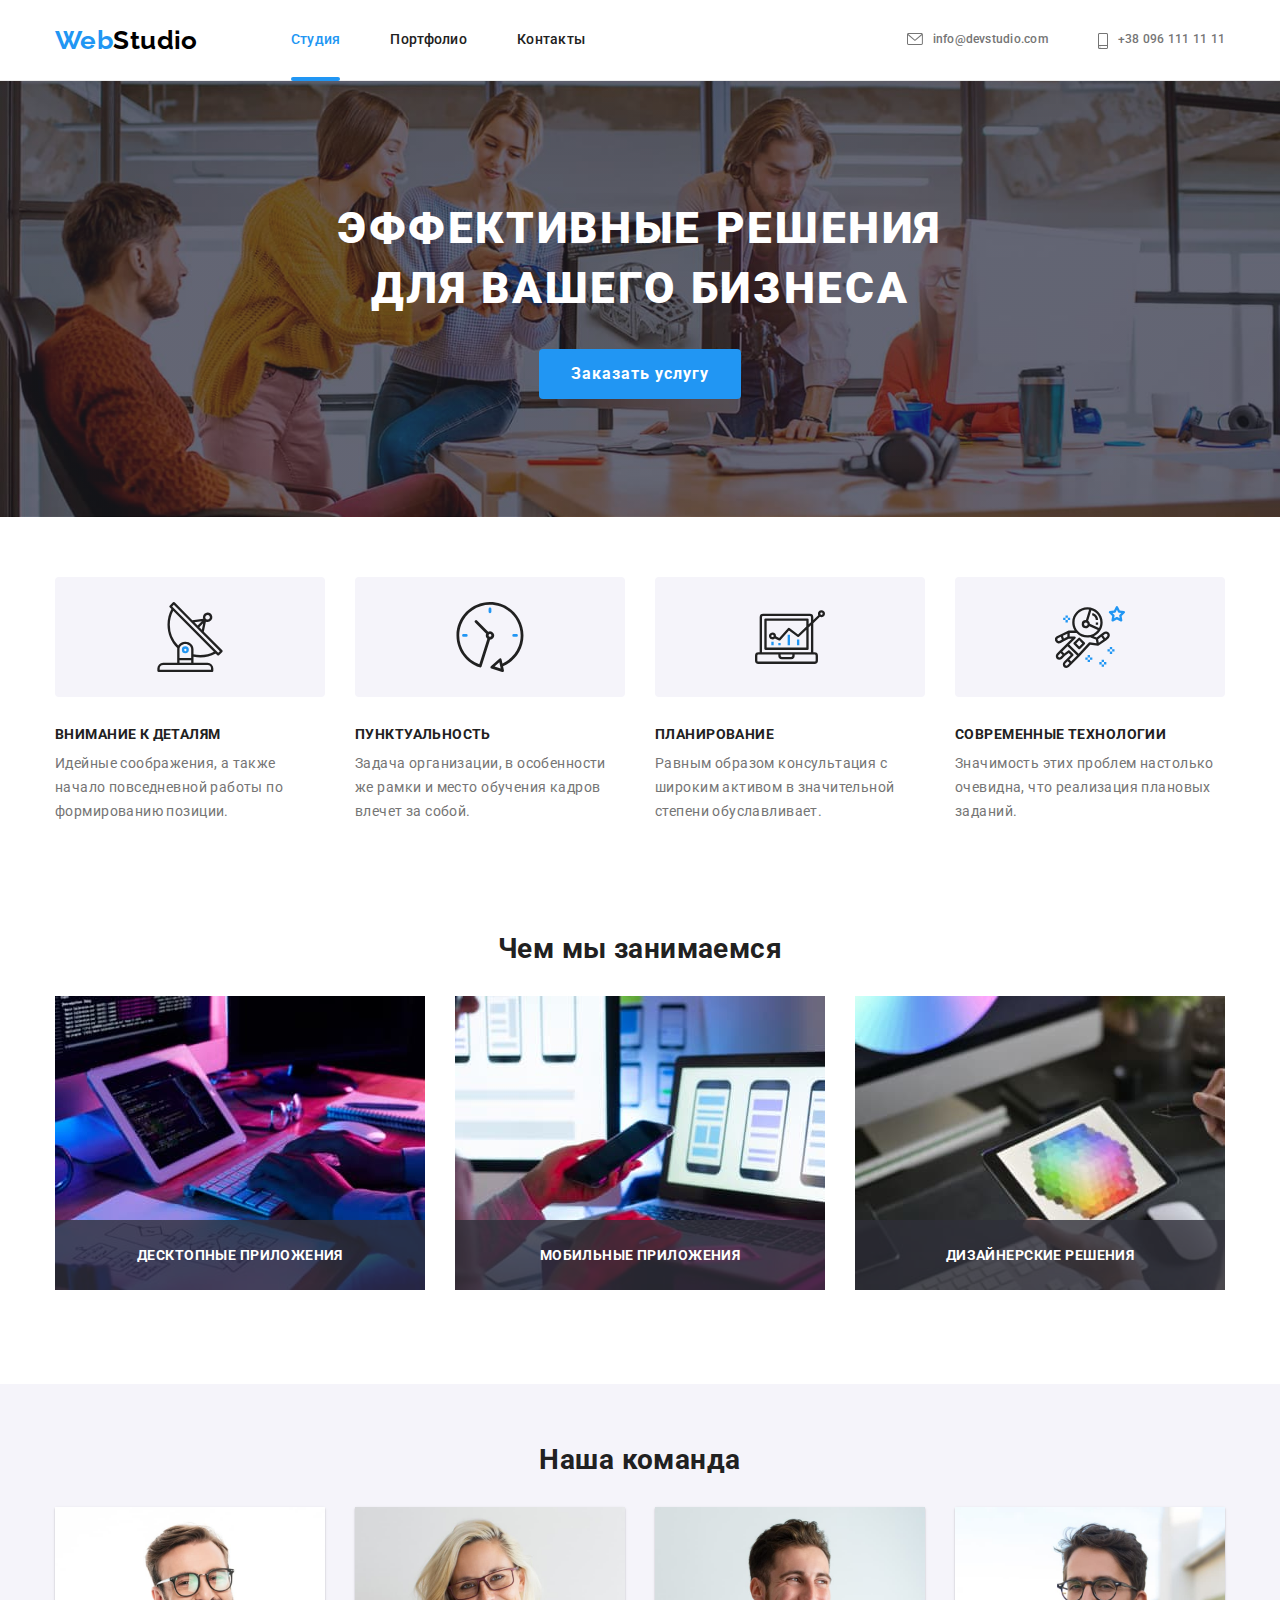
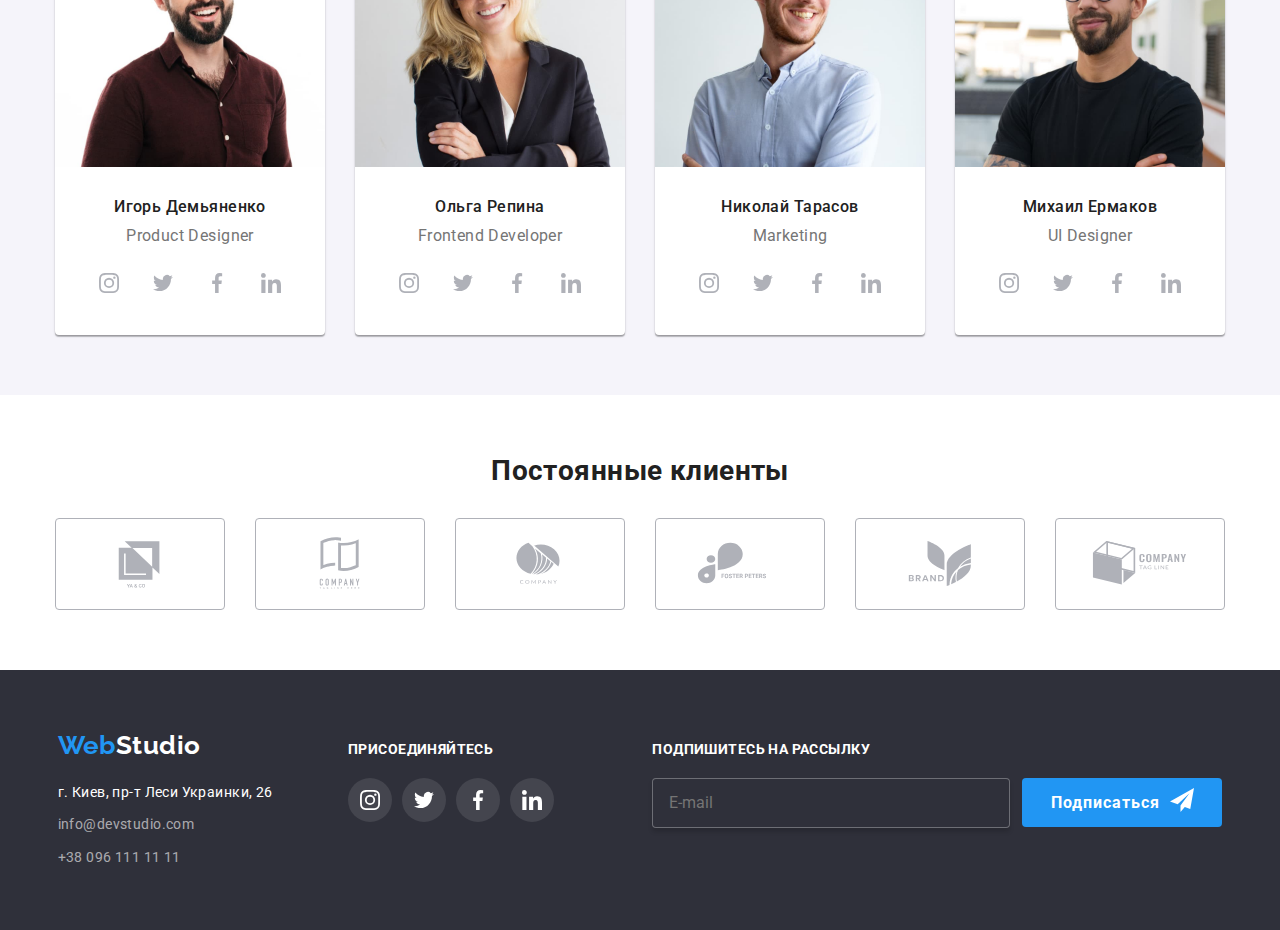
==== commit fd5f0904: "Добавляет адаптивку" ====
--- a/index.html
+++ b/index.html
@@ -18,40 +18,97 @@
   <body>
     <!-- Шапка -->
     <header class="page-header">
-      <div class="container page-header__container">
-        <nav class="main-nav">
+      <div class="page-header__container">
+        <div class="logo-wrap">
           <a href="./index.html" class="logo"
             >Web<span class="page-header__logo--color">Studio</span>
           </a>
-
+        </div>
+
+        <div class="menu">
+          <button type="button" class="menu-button" data-menu-open>
+            <svg
+              width="40"
+              height="40"
+              aria-label="Переключатель мобильного меню"
+            >
+              <use class="menu-icon" href="images/sprite.svg#icon-menu"></use>
+            </svg>
+          </button>
+        </div>
+
+        <nav class="main-nav is-hidden" data-menu-container>
           <ul class="site-nav">
             <li class="site-nav__item">
-              <a href="./index.html" class="site-nav__link site-nav__link--active">Студия</a>
+              <a
+                href="./index.html"
+                class="site-nav__link site-nav__link--active"
+                >Студия</a
+              >
             </li>
             <li class="site-nav__item">
               <a href="./portfolio.html" class="site-nav__link">Портфолио</a>
             </li>
-            <li class="site-nav__item"><a href="" class="site-nav__link">Контакты</a></li>
+            <li class="site-nav__item">
+              <a href="" class="site-nav__link">Контакты</a>
+            </li>
           </ul>
+
+          <div class="main-nav__wrapper">
+            <ul class="contacts">
+              <li class="contacts__item" lang="en">
+                <a href="mailto:info@devstudio.com" class="contacts__link">
+                  <svg class="contacts__icon" width="16" height="12">
+                    <use href="./images/sprite.svg#icon-envelope"></use>
+                  </svg>
+                  info@devstudio.com
+                </a>
+              </li>
+
+              <li class="contacts__item">
+                <a
+                  href="tel:+380961111111"
+                  class="contacts__link contact__link--active"
+                >
+                  <svg class="contacts__icon" width="10" height="16">
+                    <use href="./images/sprite.svg#icon-smartphone"></use>
+                  </svg>
+                  +38 096 111 11 11
+                </a>
+              </li>
+            </ul>
+
+            <ul>
+              <ul class="social-links">
+                <li class="social-links__items">
+                  <a href="" class="social-links__link">Instagram</a>
+                </li>
+                <li class="social-links__items">
+                  <a href="" class="social-links__link">Twitter</a>
+                </li>
+                <li class="social-links__items">
+                  <a href="" class="social-links__link">Facebook</a>
+                </li>
+                <li class="social-links__items">
+                  <a href="" class="social-links__link">LinkedIn</a>
+                </li>
+              </ul>
+            </ul>
+          </div>
+
+          <button type="button" class="cross-button" data-menu-close>
+            <svg
+              width="40"
+              height="40"
+              aria-label="Переключатель мобильного меню"
+            >
+              <use
+                class="cross-icon"
+                href="images/sprite.svg#icon-menu-close"
+              ></use>
+            </svg>
+          </button>
         </nav>
-        <ul class="contacts">
-          <li class="contacts__item" lang="en">
-            <a href="mailto:info@devstudio.com" class="contacts__link"
-              ><svg class="contacts__icon" width="16" height="12">
-                <use href="./images/sprite.svg#icon-envelope"></use>
-              </svg>
-              info@devstudio.com</a
-            >
-          </li>
-          <li class="contacts__item">
-            <a href="tel:+380961111111" class="contacts__link"
-              ><svg class="contacts__icon" width="10" height="16">
-                <use href="./images/sprite.svg#icon-smartphone"></use>
-              </svg>
-              +38 096 111 11 11</a
-            >
-          </li>
-        </ul>
       </div>
     </header>
 
@@ -68,7 +125,7 @@
 
       <!-- Особенности -->
       <section class="feature">
-        <div class="container feature__container">
+        <div class="feature__container">
           <ul class="feature__list">
             <li class="feature__item">
               <div class="feature__icons">
@@ -96,7 +153,7 @@
             </li>
             <li class="feature__item">
               <div class="feature__icons">
-                <svg wigth="70" height="70"">
+                <svg wigth="70" height="70">
                   <use href="./images/sprite.svg#icon-diagram"></use>
                 </svg>
               </div>
@@ -131,7 +188,8 @@
             <li class="speciality__item">
               <img
                 class="speciality__img"
-                src="./images/pic1.jpg"
+                srcset="./images/coding@1.jpg 1x, ./images/coding@2.jpg 2x"
+                src="./images/coding@1.jpg"
                 alt="pic1"
                 width="370"
               />
@@ -141,8 +199,11 @@
             <li class="speciality__item">
               <img
                 class="speciality__img"
-                src="./images/pic2.jpg"
-                alt="pic2"
+                srcset="
+                  ./images/adaptation@1.jpg 1x,
+                  ./images/adaptation@2.jpg 2x
+                "
+                src="./images/adaptation.jpg"
                 width="370"
               />
               <div class="speciality__text">Мобильные приложения</div>
@@ -151,8 +212,8 @@
             <li class="speciality__item">
               <img
                 class="speciality__img"
-                src="./images/pic3.jpg"
-                alt="pic3"
+                srcset="./images/design@1.jpg 1x, ./images/design@2.jpg 2x"
+                src="./images/design.jpg"
                 width="370"
               />
               <div class="speciality__text">Дизайнерские решения</div>
@@ -167,16 +228,38 @@
           <h2>Наша команда</h2>
           <ul class="team__list">
             <li class="team__item">
-              <img
-                class="team__img"
-                src="./images/ihor.jpg"
-                alt="Фото Игоря"
-                width="270"
-              />
+              <picture>
+                <source
+                  srcset="
+                    ./images/product_designer@1.jpg 1x,
+                    ./images/product_designer@2.jpg 2x
+                  "
+                  media="(min-width: 1200px)"
+                />
+                <source
+                  srcset="
+                    ./images/product_designer-tablet@1.jpg 1x,
+                    ./images/product_designer-tablet@2.jpg 2x
+                  "
+                  media="(min-width: 768px)"
+                />
+                <source
+                  srcset="
+                    ./images/product_designer-mobile@1.jpg 1x,
+                    ./images/product_designer-mobile@2.jpg 2x
+                  "
+                  media="(min-width: 320px)"
+                />
+                <img
+                  src="./images/product_designer@1.jpg"
+                  class="team__img"
+                  alt="Игорь Демьяненко"
+                />
+              </picture>
               <div class="team__wrapper">
                 <h3 class="team__member">Игорь Демьяненко</h3>
                 <p lang="en" class="team__position">Product Designer</p>
-                 <ul class="networks__list">
+                <ul class="networks__list">
                   <li class="networks__item">
                     <a href="" class="networks__link team__link">
                       <svg class="networks__icon">
@@ -209,16 +292,38 @@
               </div>
             </li>
             <li class="team__item">
-              <img
-                class="team__img"
-                src="./images/olha.jpg"
-                alt="Фото Ольги"
-                width="270"
-              />
+              <picture>
+                <source
+                  srcset="
+                    ./images/frontend_developer@1.jpg 1x,
+                    ./images/frontend_developer@2.jpg 2x
+                  "
+                  media="(min-width: 1200px)"
+                />
+                <source
+                  srcset="
+                    ./images/frontend_developer-tablet@1.jpg 1x,
+                    ./images/frontend_developer-tablet@2.jpg 2x
+                  "
+                  media="(min-width: 768px)"
+                />
+                <source
+                  srcset="
+                    ./images/frontend_developer-mobile@1.jpg 1x,
+                    ./images/frontend_developer-mobile@2.jpg 2x
+                  "
+                  media="(min-width: 320px)"
+                />
+                <img
+                  src="./images/frontend_developer@1.jpg"
+                  class="team__img"
+                  alt="Ольга Репина"
+                />
+              </picture>
               <div class="team__wrapper">
                 <h3 class="team__member">Ольга Репина</h3>
                 <p lang="en" class="team__position">Frontend Developer</p>
-                 <ul class="networks__list">
+                <ul class="networks__list">
                   <li class="networks__item">
                     <a href="" class="networks__link team__link">
                       <svg class="networks__icon">
@@ -251,16 +356,38 @@
               </div>
             </li>
             <li class="team__item">
-              <img
-                class="team__img"
-                src="./images/nikolay.jpg"
-                alt="Фото Николая"
-                width="270"
-              />
+              <picture>
+                <source
+                  srcset="
+                    ./images/marketing@1.jpg 1x,
+                    ./images/marketing@2.jpg 2x
+                  "
+                  media="(min-width: 1200px)"
+                />
+                <source
+                  srcset="
+                    ./images/marketing-tablet@1.jpg 1x,
+                    ./images/marketing-tablet@2.jpg 2x
+                  "
+                  media="(min-width: 768px)"
+                />
+                <source
+                  srcset="
+                    ./images/marketing-mobile@1.jpg 1x,
+                    ./images/marketing-mobile@2.jpg 2x
+                  "
+                  media="(min-width: 320px)"
+                />
+                <img
+                  src="./images/marketing@1.jpg"
+                  class="team__img"
+                  alt="Николай Тарасов"
+                />
+              </picture>
               <div class="team__wrapper">
                 <h3 class="team__member">Николай Тарасов</h3>
                 <p lang="en" class="team__position">Marketing</p>
-                 <ul class="networks__list">
+                <ul class="networks__list">
                   <li class="networks__item">
                     <a href="" class="networks__link team__link">
                       <svg class="networks__icon">
@@ -293,12 +420,34 @@
               </div>
             </li>
             <li class="team__item">
-              <img
-                class="team__img"
-                src="./images/mikhail.jpg"
-                alt="Фото Михаила"
-                width="270"
-              />
+              <picture>
+                <source
+                  srcset="
+                    ./images/ui_designer@1.jpg 1x,
+                    ./images/ui_designer@2.jpg 2x
+                  "
+                  media="(min-width: 1200px)"
+                />
+                <source
+                  srcset="
+                    ./images/ui_designer-tablet@1.jpg 1x,
+                    ./images/ui_designer-tablet@2.jpg 2x
+                  "
+                  media="(min-width: 768px)"
+                />
+                <source
+                  srcset="
+                    ./images/ui_designer-mobile@1.jpg 1x,
+                    ./images/ui_designer-mobile@2.jpg 2x
+                  "
+                  media="(min-width: 320px)"
+                />
+                <img
+                  src="./images/ui_designer@1.jpg"
+                  class="team__img"
+                  alt="Михаил Ермаков"
+                />
+              </picture>
               <div class="team__wrapper">
                 <h3 class="team__member">Михаил Ермаков</h3>
                 <p lang="en" class="team__position">UI Designer</p>
@@ -341,7 +490,7 @@
       <!-- Постоянные клиенты -->
 
       <section class="clients">
-        <div class="container clients__container">
+        <div class="clients__container">
           <h2>Постоянные клиенты</h2>
           <ul class="clients-logo">
             <li class="clients-logo__item">
@@ -352,7 +501,7 @@
               </a>
             </li>
             <li class="clients-logo__item">
-              <a href=""class="clients-logo__link">
+              <a href="" class="clients-logo__link">
                 <svg class="clients-logo__icon">
                   <use href="./images/sprite.svg#icon-logo-b"></use>
                 </svg>
@@ -366,7 +515,7 @@
               </a>
             </li>
             <li class="clients-logo__item">
-              <a href="" class="clients-logo__link"">
+              <a href="" class="clients-logo__link">
                 <svg class="clients-logo__icon">
                   <use href="./images/sprite.svg#icon-logo-d"></use>
                 </svg>
@@ -403,7 +552,9 @@
             <a href="mailto:info@devstudio.com" class="adress-section__link"
               >info@devstudio.com</a
             >
-            <a href="tel:+380961111111" class="adress-section__link">+38 096 111 11 11</a>
+            <a href="tel:+380961111111" class="adress-section__link"
+              >+38 096 111 11 11</a
+            >
           </address>
         </div>
 
@@ -501,7 +652,7 @@
           </div>
 
           <div class="confirmation">
-            <label for="confirm">
+            <label for="confirm" class="confirm">
               <input
                 class="checkbox"
                 type="checkbox"
@@ -512,8 +663,10 @@
               <svg class="icon-check" width="16" height="15">
                 <use href="images/sprite.svg#icon-check"></use>
               </svg>
-              Соглашаюсь с рассылкой и принимаю &nbsp
-              <a class="rules">Условия договора</a></label
+              <p>
+                Соглашаюсь с рассылкой и принимаю
+                <a class="rules">Условия договора</a>
+              </p></label
             >
           </div>
 
@@ -522,6 +675,7 @@
       </div>
     </div>
 
-    <script src="./modal.js"></script>
+    <script src="./js/modal.js"></script>
+    <script src="./js/mobile-menu.js"></script>
   </body>
 </html>
--- a/css/main.min.css
+++ b/css/main.min.css
@@ -1 +1 @@
-body{background-color:#fff;color:#757575;font-family:"Roboto",sans-serif;font-size:14px;line-height:1.71;letter-spacing:.03em}p{margin-top:0;margin-bottom:0}ul{margin-top:0;margin-bottom:0;padding-left:0;list-style:none}a{text-decoration:none;-webkit-transition:color 250ms cubic-bezier(0.4, 0, 0.2, 1),background-color 250ms cubic-bezier(0.4, 0, 0.2, 1);transition:color 250ms cubic-bezier(0.4, 0, 0.2, 1),background-color 250ms cubic-bezier(0.4, 0, 0.2, 1)}a:hover,a:focus{color:#2196f3}h1{margin-top:0;margin-bottom:30px;margin-left:auto;margin-right:auto;width:696px;color:#fff;font-weight:900;font-size:44px;line-height:1.36;text-align:center;letter-spacing:.06em;text-transform:uppercase}h2{margin-top:0;margin-bottom:50px;color:#212121;font-weight:700;font-size:36px;line-height:1.16;text-align:center}h3{margin-top:0;margin-bottom:10px;color:#212121;font-weight:700;font-size:14px;line-height:1.14;text-transform:uppercase}.examples__container,.footer__container,.clients__container,.team__container,.speciality__container,.feature__container,.hero__container,.page-header__container{width:1200px;padding-left:15px;padding-right:15px;margin-left:auto;margin-right:auto}.example__btn,.send-btn,.subscribe-btn,.hero__btn{text-align:center;cursor:pointer;border-radius:4px;border:0;-webkit-transition:color 250ms cubic-bezier(0.4, 0, 0.2, 1),background-color 250ms cubic-bezier(0.4, 0, 0.2, 1);transition:color 250ms cubic-bezier(0.4, 0, 0.2, 1),background-color 250ms cubic-bezier(0.4, 0, 0.2, 1)}.example__btn:hover,.send-btn:hover,.subscribe-btn:hover,.hero__btn:hover,.example__btn:focus,.send-btn:focus,.subscribe-btn:focus,.hero__btn:focus{background-color:#188ce8;cursor:pointer}.pictures__img,.team-img,.speciality__img{display:block}.page-header{border-bottom:1px solid #ececec}.page-header__logo--color{color:#000;font-family:"Raleway",sans-serif}.page-header__container{display:-webkit-box;display:-ms-flexbox;display:flex}.main-nav{display:-webkit-box;display:-ms-flexbox;display:flex;-webkit-box-align:center;-ms-flex-align:center;align-items:center}.site-nav{display:-webkit-box;display:-ms-flexbox;display:flex;margin-left:93px}.site-nav__item+.site-nav__item{margin-left:50px}.site-nav__link{position:relative;display:-webkit-box;display:-ms-flexbox;display:flex;-webkit-box-align:center;-ms-flex-align:center;align-items:center;padding-top:32px;padding-bottom:32px;color:#212121;font-weight:500;font-size:14px;line-height:1.14;letter-spacing:.02em}.site-nav__link--active{color:#2196f3}.site-nav__link--active::after{content:"";position:absolute;bottom:-1px;left:0;display:block;width:100%;height:4px;background-color:#2196f3;border-radius:2px;-webkit-transition:opacity 250ms,cubic-bezier(0.4, 0, 0.2, 1);transition:opacity 250ms,cubic-bezier(0.4, 0, 0.2, 1)}.contacts{display:-webkit-box;display:-ms-flexbox;display:flex;margin-left:auto;-webkit-box-align:center;-ms-flex-align:center;align-items:center}.contacts__item+.contacts__item{margin-left:50px}.contacts__link{position:relative;display:-webkit-box;display:-ms-flexbox;display:flex;-webkit-box-align:center;-ms-flex-align:center;align-items:center;padding-top:32px;padding-bottom:32px;color:#757575;font-weight:500;font-size:14px;line-height:1.14;letter-spacing:.02em}.contacts__icon{fill:currentColor;margin-right:10px}.logo{color:#2196f3;font-family:"Raleway",sans-serif;font-weight:700;font-size:26px;line-height:1.19}.hero__container{display:block}.hero{padding-top:200px;padding-bottom:200px;text-align:center;max-width:1600px;height:600px;margin-left:auto;margin-right:auto;background-image:-webkit-gradient(linear, left top, right top, from(rgba(47, 48, 58, 0.4)), to(rgba(47, 48, 58, 0.4))),url(../images/hero-img.jpg);background-image:linear-gradient(to right, rgba(47, 48, 58, 0.4), rgba(47, 48, 58, 0.4)),url(../images/hero-img.jpg);background-repeat:no-repeat;background-position:center;background-size:cover;background-color:var(--contrast-bg)}.hero__btn{padding:10px 32px;background-color:#2196f3;color:#fff;font-size:16px;font-weight:700;line-height:1.87;letter-spacing:.06em;min-width:200px}.feature{padding-top:94px;padding-bottom:0}.feature__list{display:-webkit-box;display:-ms-flexbox;display:flex}.feature__item{width:270px;margin-right:30px}.feature__item:last-child{margin-right:0}.feature__icons{display:-webkit-box;display:-ms-flexbox;display:flex;-webkit-box-pack:center;-ms-flex-pack:center;justify-content:center;-webkit-box-align:center;-ms-flex-align:center;align-items:center;height:120px;background-color:#f5f4fa;border-radius:4px;margin-bottom:30px;text-align:center}.speciality{padding-top:94px;padding-bottom:94px}.speciality__container{display:block}.speciality__list{display:-webkit-box;display:-ms-flexbox;display:flex}.speciality__item{margin-right:30px;position:relative;display:-webkit-box;display:-ms-flexbox;display:flex;text-align:center}.speciality__item:last-child{margin-right:0}.speciality__text{position:absolute;width:100%;bottom:0;padding-top:27px;padding-bottom:27px;text-transform:uppercase;font-size:14px;font-weight:bold;height:70px;line-height:1.17;background-color:rgba(47,48,58,.8);color:#fff}.networks{margin-left:70px;padding-top:12px}.networks__title{text-align:left;margin-top:0;margin-bottom:20px;font-weight:bold;font-size:14px;line-height:1.14;letter-spacing:.03em;text-transform:uppercase;color:#fff}.networks__list{display:-webkit-box;display:-ms-flexbox;display:flex;-webkit-box-pack:center;-ms-flex-pack:center;justify-content:center}.networks__item{display:block;width:44px;height:44px;background-color:rgba(255,255,255,.1);margin-right:10px;border-radius:50%}.networks__item:last-child{margin-right:0}.networks__link{display:-webkit-box;display:-ms-flexbox;display:flex;-webkit-box-pack:center;-ms-flex-pack:center;justify-content:center;-webkit-box-align:center;-ms-flex-align:center;align-items:center;height:100%;border-radius:50%;color:#fff}.networks__link:hover,.networks__link:focus{background-color:#2196f3;color:#fff}.networks__icon{width:20px;height:20px;fill:currentColor}.team{padding-top:94px;padding-bottom:94px;background-color:#f5f4fa}.team__list{display:-webkit-box;display:-ms-flexbox;display:flex}.team__item{margin-right:30px;background-color:#fff;text-align:center;-webkit-box-shadow:0px 1px 3px rgba(0,0,0,.12),0px 1px 1px rgba(0,0,0,.14),0px 2px 1px rgba(0,0,0,.2);box-shadow:0px 1px 3px rgba(0,0,0,.12),0px 1px 1px rgba(0,0,0,.14),0px 2px 1px rgba(0,0,0,.2);border-radius:0px 0px 4px 4px}.team__item:last-child{margin-right:0}.team__wrapper{padding:30px 32px}.team__member{margin-top:0;margin-bottom:10px;color:#212121;font-weight:500;font-size:16px;line-height:1.19;text-transform:none}.team__position{font-size:16px;line-height:1.19;margin-bottom:16px}.team__link{color:#afb1b8}.clients{padding-top:94px;padding-bottom:94px}.clients-logo{display:-webkit-box;display:-ms-flexbox;display:flex;-webkit-box-align:center;-ms-flex-align:center;align-items:center}.clients-logo{display:-webkit-box;display:-ms-flexbox;display:flex;-webkit-box-align:center;-ms-flex-align:center;align-items:center}.clients-logo{display:-webkit-box;display:-ms-flexbox;display:flex;-webkit-box-align:center;-ms-flex-align:center;align-items:center}.clients-logo__item:last-child{margin-right:0}.clients-logo__item{margin-right:30px;height:92px;width:170px;cursor:pointer}.clients-logo__icon{width:106px;height:60px;fill:currentColor}.clients-logo__link{display:-webkit-box;display:-ms-flexbox;display:flex;-webkit-box-pack:center;-ms-flex-pack:center;justify-content:center;-webkit-box-align:center;-ms-flex-align:center;align-items:center;height:100%;color:#afb1b8;border:1px solid #afb1b8;border-radius:4px}.clients-logo__link:hover,.clients-logo__link:focus{border-color:#2196f3}.footer{display:-webkit-box;display:-ms-flexbox;display:flex;padding-top:60px;padding-bottom:60px;background-color:#2f303a}.footer__container{display:-webkit-box;display:-ms-flexbox;display:flex}.footer__logo{display:block;margin-bottom:20px}.footer__logo--color{color:#000;font-family:"Raleway",sans-serif;color:#fff}.adress-section{color:#fff;font-style:normal}.adress-section__link{color:rgba(255,255,255,.6);display:block;margin-top:9px}.subscribe{margin-left:93px;padding-top:12px}.subscribe__form{display:-webkit-box;display:-ms-flexbox;display:flex}.subscribe__title{text-align:left;margin-top:0;margin-bottom:20px;font-weight:bold;font-size:14px;line-height:1.14;letter-spacing:.03em;text-transform:uppercase;color:#fff}.subscribe__form input{width:358px;padding-left:16px;background-color:#2f303a;border:1px solid rgba(255,255,255,.3);-webkit-box-shadow:0px 4px 4px rgba(0,0,0,.15);box-shadow:0px 4px 4px rgba(0,0,0,.15);border-radius:4px;font-size:16px;color:#fff;-webkit-transition:border-color 250ms cubic-bezier(0.4, 0, 0.2, 1);transition:border-color 250ms cubic-bezier(0.4, 0, 0.2, 1)}.subscribe__form input:focus{border-color:#2196f3;outline:none}.subscribe-btn{display:-webkit-box;display:-ms-flexbox;display:flex;-webkit-box-pack:center;-ms-flex-pack:center;justify-content:center;padding-top:10px;padding-bottom:10px;margin-left:12px;background-color:#2196f3;color:#fff;font-size:16px;font-weight:bold;line-height:1.87;letter-spacing:.06em;min-width:200px}.subscribe__icon{fill:currentColor;margin-left:10px}.backdrope{position:fixed;top:0;left:0;width:100%;height:100%;background-color:rgba(0,0,0,.2)}.backdrope.is-hidden{opacity:0;pointer-events:none}.modal{position:absolute;top:50%;left:50%;-webkit-transform:translate(-50%, -50%);transform:translate(-50%, -50%);width:528px;height:581px;border-radius:4px;background-color:#fff}.close-btn{position:absolute;display:-webkit-box;display:-ms-flexbox;display:flex;-webkit-box-pack:center;-ms-flex-pack:center;justify-content:center;-webkit-box-align:center;-ms-flex-align:center;align-items:center;top:8px;right:8px;width:30px;height:30px;padding:0;border-radius:50%;border:1px solid rgba(0,0,0,.1);background-color:#fff}.close-icon{fill:currentColor;-webkit-transition:fill 250ms cubic-bezier(0.4, 0, 0.2, 1);transition:fill 250ms cubic-bezier(0.4, 0, 0.2, 1)}.close-icon:hover,.close-icon:focus{fill:#2196f3}.modal__title{margin-bottom:12px;font-size:20px;font-weight:bold;line-height:1.15;color:#212121;text-align:center}.modal__form{margin:40px}.modal__form--field{position:relative;display:-webkit-box;display:-ms-flexbox;display:flex;-webkit-box-orient:vertical;-webkit-box-direction:normal;-ms-flex-direction:column;flex-direction:column;margin-bottom:10px;font-size:12px;line-height:1.16;color:#757575;letter-spacing:.01em}.modal__form--field input{margin-top:4px;padding-left:42px;height:40px;border:1px solid rgba(33,33,33,.2);border-radius:4px}.modal__form--field textarea{resize:none;height:120px;border:1px solid rgba(33,33,33,.2);margin-top:4px;border-radius:4px;padding:12px 16px;font-size:12px;line-height:1.16;letter-spacing:.01em;-webkit-transition:border 250ms cubic-bezier(0.4, 0, 0.2, 1);transition:border 250ms cubic-bezier(0.4, 0, 0.2, 1)}.modal__form--field textarea::-webkit-input-placeholder{color:rgba(117,117,117,.5)}.modal__form--field textarea::-moz-placeholder{color:rgba(117,117,117,.5)}.modal__form--field textarea:-ms-input-placeholder{color:rgba(117,117,117,.5)}.modal__form--field textarea::-ms-input-placeholder{color:rgba(117,117,117,.5)}.modal__form--field textarea::placeholder{color:rgba(117,117,117,.5)}.form-icon{position:absolute;top:50%;left:12px;fill:#212121;-webkit-transition:fill 250ms cubic-bezier(0.4, 0, 0.2, 1);transition:fill 250ms cubic-bezier(0.4, 0, 0.2, 1)}.form-input{-webkit-transition:border 250ms cubic-bezier(0.4, 0, 0.2, 1);transition:border 250ms cubic-bezier(0.4, 0, 0.2, 1)}.form-input:focus+.form-icon{fill:#2196f3}.form-input:focus{border:1px solid #2196f3;outline:none}.modal__form--field textarea:focus{border:1px solid #2196f3;outline:none}.send-btn{display:block;margin-left:auto;margin-right:auto;margin-top:30px;padding-top:10px;padding-bottom:10px;background-color:#2196f3;color:#fff;font-size:16px;font-weight:bold;line-height:1.87;letter-spacing:.06em;min-width:200px}.checkbox{-webkit-appearance:none;-moz-appearance:none;appearance:none}.checkbox:focus+.icon-check{border-color:#2196f3}.confirmation{text-align:center;font-size:14px;line-height:1.7;color:#757575;letter-spacing:.03em;margin-top:20px}.rules{color:#2196f3;text-decoration:underline;cursor:pointer;-webkit-transition:color 250ms cubic-bezier(0.4, 0, 0.2, 1);transition:color 250ms cubic-bezier(0.4, 0, 0.2, 1)}.rules:hover{color:#188ce8}.icon-check{border:2px solid #212121;border-radius:2px;margin-right:7px;-webkit-transition:background-color 250ms cubic-bezier(0.4, 0, 0.2, 1),border-color 250ms cubic-bezier(0.4, 0, 0.2, 1);transition:background-color 250ms cubic-bezier(0.4, 0, 0.2, 1),border-color 250ms cubic-bezier(0.4, 0, 0.2, 1)}.icon-check:focus,.icon-check:hover{border-color:#2196f3}.checkbox:checked+.icon-check{background-color:#2196f3;border-color:#2196f3;border-radius:2px;background-origin:border-box}.confirmation label{display:-webkit-box;display:-ms-flexbox;display:flex;-webkit-box-pack:center;-ms-flex-pack:center;justify-content:center;-webkit-box-align:center;-ms-flex-align:center;align-items:center}.examples{display:block;-webkit-box-pack:center;-ms-flex-pack:center;justify-content:center;padding-top:94px;padding-bottom:94px}.examples__list{display:-webkit-box;display:-ms-flexbox;display:flex;-webkit-box-pack:center;-ms-flex-pack:center;justify-content:center;margin-bottom:50px}.examples__item{margin-right:9px}.examples__item:last-child{margin-right:0}.example__btn{padding:6px 22px;background-color:#f5f4fa;color:#212121;font-size:16px;font-weight:500;line-height:1.62;letter-spacing:.03em}.example__btn--current{background-color:#2196f3;color:#fff}.example__btn:hover,.example__btn:focus{color:#fff;-webkit-box-shadow:0px 3px 1px rgba(0,0,0,.1),0px 1px 2px rgba(0,0,0,.08),0px 2px 2px rgba(0,0,0,.12);box-shadow:0px 3px 1px rgba(0,0,0,.1),0px 1px 2px rgba(0,0,0,.08),0px 2px 2px rgba(0,0,0,.12)}.pictures__list{display:-webkit-box;display:-ms-flexbox;display:flex;-ms-flex-wrap:wrap;flex-wrap:wrap}.pictures__item{width:calc((100% - 60px) / 3);margin-right:30px;margin-bottom:30px;cursor:pointer}.pictures__item:nth-child(3n){margin-right:0}.pictures__item:nth-last-child(-n+3){margin-bottom:0}.pictures__item:hover,.pictures__item:focus{-webkit-box-shadow:0px 1px 1px rgba(0,0,0,.12),0px 4px 4px rgba(0,0,0,.06),1px 4px 6px rgba(0,0,0,.16);box-shadow:0px 1px 1px rgba(0,0,0,.12),0px 4px 4px rgba(0,0,0,.06),1px 4px 6px rgba(0,0,0,.16);-webkit-transition:-webkit-transform 250ms cubic-bezier(0.4, 0, 0.2, 1);transition:-webkit-transform 250ms cubic-bezier(0.4, 0, 0.2, 1);transition:transform 250ms cubic-bezier(0.4, 0, 0.2, 1);transition:transform 250ms cubic-bezier(0.4, 0, 0.2, 1), -webkit-transform 250ms cubic-bezier(0.4, 0, 0.2, 1)}.pictures__thumb{position:relative;overflow:hidden}.overlay-wrp{position:absolute;width:100%;height:100%;top:0;left:0;padding:63px 24px;font-size:18px;line-height:1.55;color:#fff;background-color:rgba(33,150,243,.9);-webkit-transform:translateY(100%);transform:translateY(100%);-webkit-transition:-webkit-transform 250ms cubic-bezier(0.4, 0, 0.2, 1);transition:-webkit-transform 250ms cubic-bezier(0.4, 0, 0.2, 1);transition:transform 250ms cubic-bezier(0.4, 0, 0.2, 1);transition:transform 250ms cubic-bezier(0.4, 0, 0.2, 1), -webkit-transform 250ms cubic-bezier(0.4, 0, 0.2, 1)}.pictures__thumb:hover .overlay-wrp{-webkit-transform:translateY(0);transform:translateY(0)}.pic-wrapper{padding:20px 24px;border:1px solid #eee;border-top:0}.pic-wrapper__title{margin-top:0;margin-bottom:4px;color:#212121;font-weight:700;font-size:18px;line-height:2;letter-spacing:.06em;text-align:left}.pic-wrapper__item{font-size:16px;line-height:1.86}/*# sourceMappingURL=main.min.css.map */+body{background-color:#fff;color:#757575;font-family:"Roboto",sans-serif;font-size:14px;line-height:1.71;letter-spacing:.03em}p{margin-top:0;margin-bottom:0}ul{margin-top:0;margin-bottom:0;padding-left:0;list-style:none}a{text-decoration:none;-webkit-transition:color 250ms cubic-bezier(0.4, 0, 0.2, 1),background-color 250ms cubic-bezier(0.4, 0, 0.2, 1);transition:color 250ms cubic-bezier(0.4, 0, 0.2, 1),background-color 250ms cubic-bezier(0.4, 0, 0.2, 1)}a:hover,a:focus{color:#2196f3}h1{margin-top:0;margin-bottom:30px;margin-left:auto;margin-right:auto;width:290px;color:#fff;font-weight:900;text-align:center;letter-spacing:.06em;text-transform:uppercase}@media screen and (min-width: 480px){h1{width:360px;font-size:26px;line-height:1.6}}@media screen and (min-width: 1200px){h1{width:696px;font-size:44px;line-height:1.36}}h2{margin-top:0;margin-bottom:50px;color:#212121;font-weight:700;font-size:36px;line-height:1.16;text-align:center}h3{margin-top:0;margin-bottom:10px;color:#212121;font-weight:700;font-size:14px;line-height:1.14;text-transform:uppercase}.examples__container,.footer__container,.clients__container,.team__container,.speciality__container,.feature__container,.hero__container,.page-header__container{padding-left:15px;padding-right:15px;margin-left:auto;margin-right:auto}.example__btn,.send-btn,.subscribe-btn,.hero__btn,.menu-button,.cross-button{text-align:center;cursor:pointer;border-radius:4px;border:0;-webkit-transition:color 250ms cubic-bezier(0.4, 0, 0.2, 1),background-color 250ms cubic-bezier(0.4, 0, 0.2, 1);transition:color 250ms cubic-bezier(0.4, 0, 0.2, 1),background-color 250ms cubic-bezier(0.4, 0, 0.2, 1)}.example__btn:hover,.send-btn:hover,.subscribe-btn:hover,.hero__btn:hover,.menu-button:hover,.cross-button:hover,.example__btn:focus,.send-btn:focus,.subscribe-btn:focus,.hero__btn:focus,.menu-button:focus,.cross-button:focus{background-color:#188ce8;cursor:pointer}.speciality__img{display:block}.page-header{position:relative;border-bottom:1px solid #ececec}.page-header__logo--color{color:#000;font-family:"Raleway",sans-serif}.page-header__container{display:-webkit-box;display:-ms-flexbox;display:flex}@media screen and (min-width: 480px){.page-header__container{width:480px}}@media screen and (min-width: 768px){.page-header__container{width:768px}}@media screen and (min-width: 1200px){.page-header__container{width:1200px}}.main-nav{display:-webkit-box;display:-ms-flexbox;display:flex;-webkit-box-orient:vertical;-webkit-box-direction:normal;-ms-flex-direction:column;flex-direction:column;-webkit-box-pack:justify;-ms-flex-pack:justify;justify-content:space-between;z-index:2}@media screen and (max-width: 767px){.main-nav{position:fixed;padding:48px 40px;background-color:#fff;top:0;left:0;width:100%;height:100vh}.main-nav.is-hidden{display:none}}@media screen and (min-width: 768px){.main-nav{-webkit-box-orient:horizontal;-webkit-box-direction:normal;-ms-flex-direction:row;flex-direction:row;width:100%;margin-left:88px;-webkit-box-align:center;-ms-flex-align:center;align-items:center}}@media screen and (min-width: 1200px){.main-nav{margin-left:93px}}.cross-button{position:absolute;top:10px;right:15px;background-color:transparent}@media screen and (min-width: 768px){.cross-button{display:none}}.cross-button:hover,.cross-button:focus{background-color:transparent;fill:#2196f3}.menu{display:-webkit-box;display:-ms-flexbox;display:flex;margin-left:auto}.menu-button{background-color:transparent;padding:0}.menu-button:hover,.menu-button:focus{background-color:transparent;fill:#2196f3}@media screen and (min-width: 768px){.menu-button{display:none}}@media screen and (min-width: 768px){.site-nav{display:-webkit-box;display:-ms-flexbox;display:flex}}.site-nav::last-child{padding-bottom:0}@media screen and (min-width: 768px){.site-nav__item+.site-nav__item{margin-left:50px}}.site-nav__link{position:relative;display:-webkit-box;display:-ms-flexbox;display:flex;-webkit-box-align:center;-ms-flex-align:center;align-items:center;padding-bottom:32px;color:#212121;font-weight:500;letter-spacing:.02em}@media screen and (max-width: 767px){.site-nav__link{padding-bottom:32px;font-size:40px;line-height:1.17}}@media screen and (min-width: 768px){.site-nav__link{font-size:14px;line-height:1.14;padding-top:32px;padding-bottom:32px}}.site-nav__link--active{color:#2196f3}@media screen and (min-width: 768px){.site-nav__link--active::after{content:"";position:absolute;bottom:-1px;left:0;display:block;width:100%;height:4px;background-color:#2196f3;border-radius:2px;-webkit-transition:opacity 250ms,cubic-bezier(0.4, 0, 0.2, 1);transition:opacity 250ms,cubic-bezier(0.4, 0, 0.2, 1)}}.contacts{display:-webkit-box;display:-ms-flexbox;display:flex;margin-left:auto;-webkit-box-orient:vertical;-webkit-box-direction:normal;-ms-flex-direction:column;flex-direction:column}@media screen and (max-width: 767px){.contacts{margin-bottom:64px}}@media screen and (min-width: 1200px){.contacts{-webkit-box-orient:horizontal;-webkit-box-direction:normal;-ms-flex-direction:row;flex-direction:row}}@media screen and (max-width: 767px){.contacts__item{-webkit-box-ordinal-group:3;-ms-flex-order:2;order:2}}@media screen and (max-width: 767px){.contacts__item+.contacts__item{-webkit-box-ordinal-group:2;-ms-flex-order:1;order:1}}@media screen and (min-width: 1200px){.contacts__item+.contacts__item{margin-left:50px}}.contacts__link{display:-webkit-box;display:-ms-flexbox;display:flex;padding-bottom:32px;color:#757575;font-weight:500;letter-spacing:.02em;font-size:24px;line-height:1.16}@media screen and (min-width: 768px){.contacts__link{font-size:12px;line-height:1.16;padding-bottom:10px}}@media screen and (min-width: 1200px){.contacts__link{padding-top:32px;padding-bottom:32px}}.contacts__item+.contacts__item .contacts__link{font-size:34px;line-height:1.17}@media screen and (max-width: 376px){.contacts__item+.contacts__item .contacts__link{font-size:27px}}@media screen and (min-width: 768px){.contacts__item+.contacts__item .contacts__link{font-size:12px;line-height:1.16;padding-bottom:0;color:#757575}}.contact__link--active{color:#2196f3}.contacts__icon{fill:currentColor;margin-right:10px}@media screen and (max-width: 767px){.contacts__icon{display:none}}.social-links{display:-webkit-box;display:-ms-flexbox;display:flex;-ms-flex-wrap:wrap;flex-wrap:wrap}@media screen and (min-width: 768px){.social-links{display:none}}.social-links__items{padding-right:10px}.social-links__items:not(:last-child){border-right:1px solid rgba(33,33,33,.2);margin-right:10px}.social-links__link{font-size:18px;line-height:1.22px;color:#2196f3}.logo-wrap{display:-webkit-box;display:-ms-flexbox;display:flex;-webkit-box-align:center;-ms-flex-align:center;align-items:center}@media screen and (max-width: 767px){.logo-wrap{margin-top:16px;margin-bottom:16px}}.logo{color:#2196f3;font-family:"Raleway",sans-serif;font-weight:700;font-size:26px;line-height:1.19}@media screen and (max-width: 768px){.logo{font-size:24px;line-height:1.16}}.hero__container{display:block}@media screen and (min-width: 768px){.hero__container{width:768px}}.hero{padding-top:118px;padding-bottom:118px;text-align:center;max-width:1600px;margin-left:auto;margin-right:auto;background-repeat:no-repeat;background-position:center;background-size:cover;background-color:#2f303a}@media screen and (min-width: 769px){.hero{background-image:-webkit-gradient(linear, left top, right top, from(rgba(47, 48, 58, 0.4)), to(rgba(47, 48, 58, 0.4))),url(../images/hero-img@1.jpg);background-image:linear-gradient(to right, rgba(47, 48, 58, 0.4), rgba(47, 48, 58, 0.4)),url(../images/hero-img@1.jpg)}}@media screen and (min-width: 769px)and (min-device-pixel-ratio: 2),screen and (min-width: 769px)and (-webkit-min-device-pixel-ratio: 2),screen and (min-width: 769px)and (min-resolution: 192dpi),screen and (min-width: 769px)and (min-resolution: 2dppx){.hero{background-image:-webkit-gradient(linear, left top, right top, from(rgba(47, 48, 58, 0.4)), to(rgba(47, 48, 58, 0.4))),url(../images/hero-img@2.jpg);background-image:linear-gradient(to right, rgba(47, 48, 58, 0.4), rgba(47, 48, 58, 0.4)),url(../images/hero-img@2.jpg)}}@media screen and (max-width: 768px){.hero{background-image:-webkit-gradient(linear, left top, right top, from(rgba(47, 48, 58, 0.4)), to(rgba(47, 48, 58, 0.4))),url(../images/hero-img-tablet@1.jpg);background-image:linear-gradient(to right, rgba(47, 48, 58, 0.4), rgba(47, 48, 58, 0.4)),url(../images/hero-img-tablet@1.jpg)}}@media screen and (max-width: 768px)and (min-device-pixel-ratio: 2),screen and (max-width: 768px)and (-webkit-min-device-pixel-ratio: 2),screen and (max-width: 768px)and (min-resolution: 192dpi),screen and (max-width: 768px)and (min-resolution: 2dppx){.hero{background-image:-webkit-gradient(linear, left top, right top, from(rgba(47, 48, 58, 0.4)), to(rgba(47, 48, 58, 0.4))),url(../images/hero-img-tablet@2.jpg);background-image:linear-gradient(to right, rgba(47, 48, 58, 0.4), rgba(47, 48, 58, 0.4)),url(../images/hero-img-tablet@2.jpg)}}@media screen and (max-width: 480px){.hero{background-image:-webkit-gradient(linear, left top, right top, from(rgba(47, 48, 58, 0.4)), to(rgba(47, 48, 58, 0.4))),url(../images/hero-img-mobile@1.jpg);background-image:linear-gradient(to right, rgba(47, 48, 58, 0.4), rgba(47, 48, 58, 0.4)),url(../images/hero-img-mobile@1.jpg)}}@media screen and (max-width: 480px)and (min-device-pixel-ratio: 2),screen and (max-width: 480px)and (-webkit-min-device-pixel-ratio: 2),screen and (max-width: 480px)and (min-resolution: 192dpi),screen and (max-width: 480px)and (min-resolution: 2dppx){.hero{background-image:-webkit-gradient(linear, left top, right top, from(rgba(47, 48, 58, 0.4)), to(rgba(47, 48, 58, 0.4))),url(../images/hero-img-mobile@2.jpg);background-image:linear-gradient(to right, rgba(47, 48, 58, 0.4), rgba(47, 48, 58, 0.4)),url(../images/hero-img-mobile@2.jpg)}}.hero__btn{padding:10px 32px;background-color:#2196f3;color:#fff;font-size:16px;font-weight:700;line-height:1.87;letter-spacing:.06em;min-width:200px}.feature{padding-bottom:0;margin-right:auto;margin-left:auto;margin-bottom:60px;padding-top:60px}@media screen and (min-width: 480px){.feature__container{width:480px}}@media screen and (min-width: 768px){.feature__container{width:768px}}@media screen and (min-width: 1200px){.feature__container{width:1200px}}@media screen and (min-width: 768px){.feature__list{display:-webkit-box;display:-ms-flexbox;display:flex;-ms-flex-wrap:wrap;flex-wrap:wrap;margin:-15px}}.feature__item:not(:last-child){margin-bottom:30px}@media screen and (min-width: 768px){.feature__item{width:calc((100% - 4 * 15px) / 2);margin:15px}}@media screen and (min-width: 1200px){.feature__item{width:calc((100% - 8 * 15px) / 4);margin:15px}}.feature__icons{display:-webkit-box;display:-ms-flexbox;display:flex;-webkit-box-pack:center;-ms-flex-pack:center;justify-content:center;-webkit-box-align:center;-ms-flex-align:center;align-items:center;height:120px;background-color:#f5f4fa;border-radius:4px;margin-bottom:30px;text-align:center}@media screen and (max-width: 767px){h3{text-align:center;line-height:1.14}}.speciality__container{display:none}@media screen and (min-width: 1200px){.speciality__container{display:block;padding-top:34px;padding-bottom:94px}}.speciality__list{display:-webkit-box;display:-ms-flexbox;display:flex;-webkit-box-pack:center;-ms-flex-pack:center;justify-content:center}.speciality__item{margin-right:30px;position:relative;display:-webkit-box;display:-ms-flexbox;display:flex;text-align:center}.speciality__item:last-child{margin-right:0}.speciality__text{position:absolute;width:100%;bottom:0;padding-top:27px;padding-bottom:27px;text-transform:uppercase;font-size:14px;font-weight:bold;height:70px;line-height:1.17;background-color:rgba(47,48,58,.8);color:#fff}@media screen and (max-width: 1199px){.networks{margin-top:5px}}@media screen and (max-width: 767px){.networks{margin-top:60px}}@media screen and (min-width: 1200px){.networks{margin-left:70px;padding-top:12px;margin-top:0}}.networks__title{margin-top:0;margin-bottom:20px;font-weight:bold;font-size:14px;line-height:1.14;letter-spacing:.03em;text-transform:uppercase;color:#fff}@media screen and (min-width: 1200px){.networks__title{text-align:left}}.networks__list{display:-webkit-box;display:-ms-flexbox;display:flex;-webkit-box-pack:center;-ms-flex-pack:center;justify-content:center}.networks__item{display:block;width:44px;height:44px;background-color:rgba(255,255,255,.1);margin-right:10px;border-radius:50%}.networks__item:last-child{margin-right:0}.networks__link{display:-webkit-box;display:-ms-flexbox;display:flex;-webkit-box-pack:center;-ms-flex-pack:center;justify-content:center;-webkit-box-align:center;-ms-flex-align:center;align-items:center;height:100%;border-radius:50%;color:#fff}.networks__link:hover,.networks__link:focus{background-color:#2196f3;color:#fff}.networks__icon{width:20px;height:20px;fill:currentColor}.team{background-color:#f5f4fa;padding-top:60px;padding-bottom:60px}@media screen and (min-width: 480px){.team__container{width:480px}}@media screen and (min-width: 768px){.team__container{width:768px}}@media screen and (min-width: 1200px){.team__container{width:1200px}}@media screen and (min-width: 480px){h2{font-size:28px;line-height:1.17;margin-bottom:30px}}@media screen and (min-width: 768px){.team__list{display:-webkit-box;display:-ms-flexbox;display:flex;-ms-flex-wrap:wrap;flex-wrap:wrap;margin:-15px}}@media screen and (min-width: 1200px){.team__list{margin:-15px}}.team__item{background-color:#fff;text-align:center;-webkit-box-shadow:0px 1px 3px rgba(0,0,0,.12),0px 1px 1px rgba(0,0,0,.14),0px 2px 1px rgba(0,0,0,.2);box-shadow:0px 1px 3px rgba(0,0,0,.12),0px 1px 1px rgba(0,0,0,.14),0px 2px 1px rgba(0,0,0,.2);border-radius:0px 0px 4px 4px}@media screen and (max-width: 767px){.team__item:not(:last-child){margin-bottom:30px}}@media screen and (min-width: 768px){.team__item{width:calc((100% - 4 * 15px) / 2);margin:15px}}@media screen and (min-width: 1200px){.team__item{width:calc((100% - 8 * 15px) / 4);margin:15px}}.team__img{display:block;max-width:100%;height:auto}@media screen and (min-width: 1200px){.team__img{width:270px}}.team__wrapper{padding:30px 32px}.team__member{margin-top:0;margin-bottom:10px;color:#212121;font-weight:500;font-size:16px;line-height:1.19;text-transform:none}.team__position{font-size:16px;line-height:1.19;margin-bottom:16px}.team__link{color:#afb1b8}.clients{padding-top:60px;padding-bottom:60px}@media screen and (min-width: 480px){h2{font-size:28px;line-height:1.17;margin-bottom:30px}}@media screen and (min-width: 1200px){.clients__container{width:1200px}}.clients-logo{display:-webkit-box;display:-ms-flexbox;display:flex;-ms-flex-wrap:wrap;flex-wrap:wrap;margin:-15px}@media screen and (min-width: 1200px){.clients-logo{width:1200px;-webkit-box-align:center;-ms-flex-align:center;align-items:center}}@media screen and (min-width: 1200px){.clients-logo{-ms-flex-wrap:nowrap;flex-wrap:nowrap}}.clients-logo__item{height:92px;cursor:pointer;width:calc((100% - 4 * 15px) / 2);margin:15px}.clients-logo__item__item:last-child{margin-right:0}@media screen and (min-width: 768px){.clients-logo__item{width:calc((100% - 6 * 15px) / 3)}}.clients-logo__icon{width:106px;height:60px;fill:currentColor}.clients-logo__link{display:-webkit-box;display:-ms-flexbox;display:flex;-webkit-box-pack:center;-ms-flex-pack:center;justify-content:center;-webkit-box-align:center;-ms-flex-align:center;align-items:center;height:100%;color:#afb1b8;border:1px solid #afb1b8;border-radius:4px}.clients-logo__link:hover,.clients-logo__link:focus{border-color:#2196f3}.footer{padding-top:60px;padding-bottom:60px;background-color:#2f303a}.footer__container{text-align:center}@media screen and (min-width: 768px){.footer__container{width:768px;display:-webkit-box;display:-ms-flexbox;display:flex;-ms-flex-wrap:wrap;flex-wrap:wrap;-ms-flex-pack:distribute;justify-content:space-around}}@media screen and (min-width: 1200px){.footer__container{width:1200px;text-align:start}}.footer__logo{display:block;margin-bottom:20px}.footer__logo--color{color:#000;font-family:"Raleway",sans-serif;color:#fff}.adress-section{color:#fff;font-style:normal}.adress-section__link{color:rgba(255,255,255,.6);display:block;margin-top:9px}.subscribe{margin-top:60px}@media screen and (min-width: 1200px){.subscribe{margin-top:0;margin-left:93px;padding-top:12px}}@media screen and (min-width: 1200px){.subscribe__form{display:-webkit-box;display:-ms-flexbox;display:flex}}.subscribe__title{margin-top:0;margin-bottom:20px;font-weight:bold;font-size:14px;line-height:1.14;letter-spacing:.03em;text-transform:uppercase;color:#fff}@media screen and (min-width: 1200px){.subscribe__title{text-align:left}}.subscribe__form input{width:100%;padding:15px 16px;background-color:#2f303a;border:1px solid rgba(255,255,255,.3);-webkit-box-shadow:0px 4px 4px rgba(0,0,0,.15);box-shadow:0px 4px 4px rgba(0,0,0,.15);border-radius:4px;font-size:16px;color:#fff;-webkit-transition:border-color 250ms cubic-bezier(0.4, 0, 0.2, 1);transition:border-color 250ms cubic-bezier(0.4, 0, 0.2, 1)}.subscribe__form input:focus{border-color:#2196f3;outline:none}@media screen and (min-width: 768px){.subscribe__form input{width:450px}}@media screen and (min-width: 1200px){.subscribe__form input{width:358px}}.subscribe-btn{display:-webkit-box;display:-ms-flexbox;display:flex;-webkit-box-pack:center;-ms-flex-pack:center;justify-content:center;margin:auto;margin-top:20px;padding-top:10px;padding-bottom:10px;background-color:#2196f3;color:#fff;font-size:16px;font-weight:bold;line-height:1.87;letter-spacing:.06em;min-width:200px}@media screen and (min-width: 1200px){.subscribe-btn{margin-left:12px;margin-top:0}}.subscribe__icon{fill:currentColor;margin-left:10px}.backdrope{padding:93px 15px;position:fixed;top:0;left:0;width:100%;height:100%;background-color:rgba(0,0,0,.2);overflow-y:scroll;z-index:2}.backdrope.is-hidden{opacity:0;pointer-events:none}.modal{border-radius:4px;background-color:#fff}@media screen and (max-width: 539px){.modal{position:relative}}@media screen and (min-width: 480px){.modal{width:450px;position:absolute;top:50%;left:50%;-webkit-transform:translate(-50%, -50%);transform:translate(-50%, -50%)}}@media screen and (min-width: 1200px){.modal{width:528px}}.close-btn{position:absolute;display:-webkit-box;display:-ms-flexbox;display:flex;-webkit-box-pack:center;-ms-flex-pack:center;justify-content:center;-webkit-box-align:center;-ms-flex-align:center;align-items:center;top:8px;right:8px;width:30px;height:30px;padding:0;border-radius:50%;border:1px solid rgba(0,0,0,.1);background-color:#fff}.close-icon{fill:currentColor;-webkit-transition:fill 250ms cubic-bezier(0.4, 0, 0.2, 1);transition:fill 250ms cubic-bezier(0.4, 0, 0.2, 1)}.close-icon:hover,.close-icon:focus{fill:#2196f3}.modal__title{margin-bottom:12px;font-size:20px;font-weight:bold;line-height:1.15;color:#212121;text-align:center}.modal__form{padding:40px}.modal__form--field{position:relative;display:-webkit-box;display:-ms-flexbox;display:flex;-webkit-box-orient:vertical;-webkit-box-direction:normal;-ms-flex-direction:column;flex-direction:column;margin-bottom:10px;font-size:12px;line-height:1.16;color:#757575;letter-spacing:.01em}.modal__form--field input{margin-top:4px;padding-left:42px;height:40px;border:1px solid rgba(33,33,33,.2);border-radius:4px}.modal__form--field textarea{resize:none;height:120px;border:1px solid rgba(33,33,33,.2);margin-top:4px;border-radius:4px;padding:12px 16px;font-size:12px;line-height:1.16;letter-spacing:.01em;-webkit-transition:border 250ms cubic-bezier(0.4, 0, 0.2, 1);transition:border 250ms cubic-bezier(0.4, 0, 0.2, 1)}.modal__form--field textarea::-webkit-input-placeholder{color:rgba(117,117,117,.5)}.modal__form--field textarea::-moz-placeholder{color:rgba(117,117,117,.5)}.modal__form--field textarea:-ms-input-placeholder{color:rgba(117,117,117,.5)}.modal__form--field textarea::-ms-input-placeholder{color:rgba(117,117,117,.5)}.modal__form--field textarea::placeholder{color:rgba(117,117,117,.5)}.form-icon{position:absolute;top:50%;left:12px;fill:#212121;-webkit-transition:fill 250ms cubic-bezier(0.4, 0, 0.2, 1);transition:fill 250ms cubic-bezier(0.4, 0, 0.2, 1)}.form-input{-webkit-transition:border 250ms cubic-bezier(0.4, 0, 0.2, 1);transition:border 250ms cubic-bezier(0.4, 0, 0.2, 1)}.form-input:focus+.form-icon{fill:#2196f3}.form-input:focus{border:1px solid #2196f3;outline:none}.modal__form--field textarea:focus{border:1px solid #2196f3;outline:none}.send-btn{display:block;margin-left:auto;margin-right:auto;margin-top:30px;padding-top:10px;padding-bottom:10px;background-color:#2196f3;color:#fff;font-size:16px;font-weight:bold;line-height:1.87;letter-spacing:.06em;min-width:200px}.checkbox{-webkit-appearance:none;-moz-appearance:none;appearance:none}.checkbox:focus+.icon-check{border-color:#2196f3}.confirmation{text-align:center;font-size:14px;line-height:1.7;color:#757575;letter-spacing:.03em;margin-top:20px}@media screen and (max-width: 1199px){.confirmation{font-size:12px;line-height:1.17}}.rules{color:#2196f3;text-decoration:underline;cursor:pointer;-webkit-transition:color 250ms cubic-bezier(0.4, 0, 0.2, 1);transition:color 250ms cubic-bezier(0.4, 0, 0.2, 1)}.rules:hover{color:#188ce8}.icon-check{border:2px solid #212121;border-radius:2px;margin-right:7px;-webkit-transition:background-color 250ms cubic-bezier(0.4, 0, 0.2, 1),border-color 250ms cubic-bezier(0.4, 0, 0.2, 1);transition:background-color 250ms cubic-bezier(0.4, 0, 0.2, 1),border-color 250ms cubic-bezier(0.4, 0, 0.2, 1)}.icon-check:focus,.icon-check:hover{border-color:#2196f3}.checkbox:checked+.icon-check{background-color:#2196f3;border-color:#2196f3;border-radius:2px;background-origin:border-box}.confirm{display:-webkit-box;display:-ms-flexbox;display:flex}.examples{padding-top:60px;padding-bottom:60px}@media screen and (min-width: 480px){.examples__container{width:480px}}@media screen and (min-width: 768px){.examples__container{width:768px}}@media screen and (min-width: 1200px){.examples__container{width:1200px}}.examples__list{display:-webkit-box;display:-ms-flexbox;display:flex;-ms-flex-wrap:wrap;flex-wrap:wrap;margin-bottom:25px;margin-right:-8px}@media screen and (min-width: 768px){.examples__list{-webkit-box-pack:center;-ms-flex-pack:center;justify-content:center}}.examples__item{margin-right:8px;margin-bottom:15px}.examples__item:last-child{margin-right:0}.example__btn{padding:6px 22px;background-color:#f5f4fa;color:#212121;font-size:16px;font-weight:500;line-height:1.62;letter-spacing:.03em}.example__btn--current{background-color:#2196f3;color:#fff}.example__btn:hover,.example__btn:focus{color:#fff;-webkit-box-shadow:0px 3px 1px rgba(0,0,0,.1),0px 1px 2px rgba(0,0,0,.08),0px 2px 2px rgba(0,0,0,.12);box-shadow:0px 3px 1px rgba(0,0,0,.1),0px 1px 2px rgba(0,0,0,.08),0px 2px 2px rgba(0,0,0,.12)}@media screen and (min-width: 768px){.pictures__list{display:-webkit-box;display:-ms-flexbox;display:flex;-ms-flex-wrap:wrap;flex-wrap:wrap;margin:-15px}}.pictures__item{display:-webkit-box;display:-ms-flexbox;display:flex;-webkit-box-orient:vertical;-webkit-box-direction:normal;-ms-flex-direction:column;flex-direction:column;cursor:pointer}@media screen and (max-width: 767px){.pictures__item:not(:last-child){margin-bottom:30px}}@media screen and (min-width: 768px){.pictures__item{width:calc((100% - 4 * 15px) / 2);margin:15px}}@media screen and (min-width: 1200px){.pictures__item{width:calc((100% - 6 * 15px) / 3);margin-right:15px}}.pictures__item:hover,.pictures__item:focus{-webkit-box-shadow:0px 1px 1px rgba(0,0,0,.12),0px 4px 4px rgba(0,0,0,.06),1px 4px 6px rgba(0,0,0,.16);box-shadow:0px 1px 1px rgba(0,0,0,.12),0px 4px 4px rgba(0,0,0,.06),1px 4px 6px rgba(0,0,0,.16);-webkit-transition:-webkit-transform 250ms cubic-bezier(0.4, 0, 0.2, 1);transition:-webkit-transform 250ms cubic-bezier(0.4, 0, 0.2, 1);transition:transform 250ms cubic-bezier(0.4, 0, 0.2, 1);transition:transform 250ms cubic-bezier(0.4, 0, 0.2, 1), -webkit-transform 250ms cubic-bezier(0.4, 0, 0.2, 1)}.pictures__thumb{position:relative;overflow:hidden}.pictures__img{display:block;max-width:100%;height:auto}.overlay-wrp{position:absolute;width:100%;height:100%;top:0;left:0;padding:63px 24px;font-size:18px;line-height:1.55;color:#fff;background-color:rgba(33,150,243,.9);-webkit-transform:translateY(100%);transform:translateY(100%);-webkit-transition:-webkit-transform 250ms cubic-bezier(0.4, 0, 0.2, 1);transition:-webkit-transform 250ms cubic-bezier(0.4, 0, 0.2, 1);transition:transform 250ms cubic-bezier(0.4, 0, 0.2, 1);transition:transform 250ms cubic-bezier(0.4, 0, 0.2, 1), -webkit-transform 250ms cubic-bezier(0.4, 0, 0.2, 1)}.pictures__thumb:hover .overlay-wrp{-webkit-transform:translateY(0);transform:translateY(0)}.pic-wrapper{-webkit-box-flex:1;-ms-flex-positive:1;flex-grow:1;padding:20px 24px;border:1px solid #eee;border-top:0}.pic-wrapper__title{margin-top:0;margin-bottom:4px;color:#212121;font-weight:700;font-size:18px;line-height:2;letter-spacing:.06em;text-align:left}.pic-wrapper__item{font-size:16px;line-height:1.86}/*# sourceMappingURL=main.min.css.map */